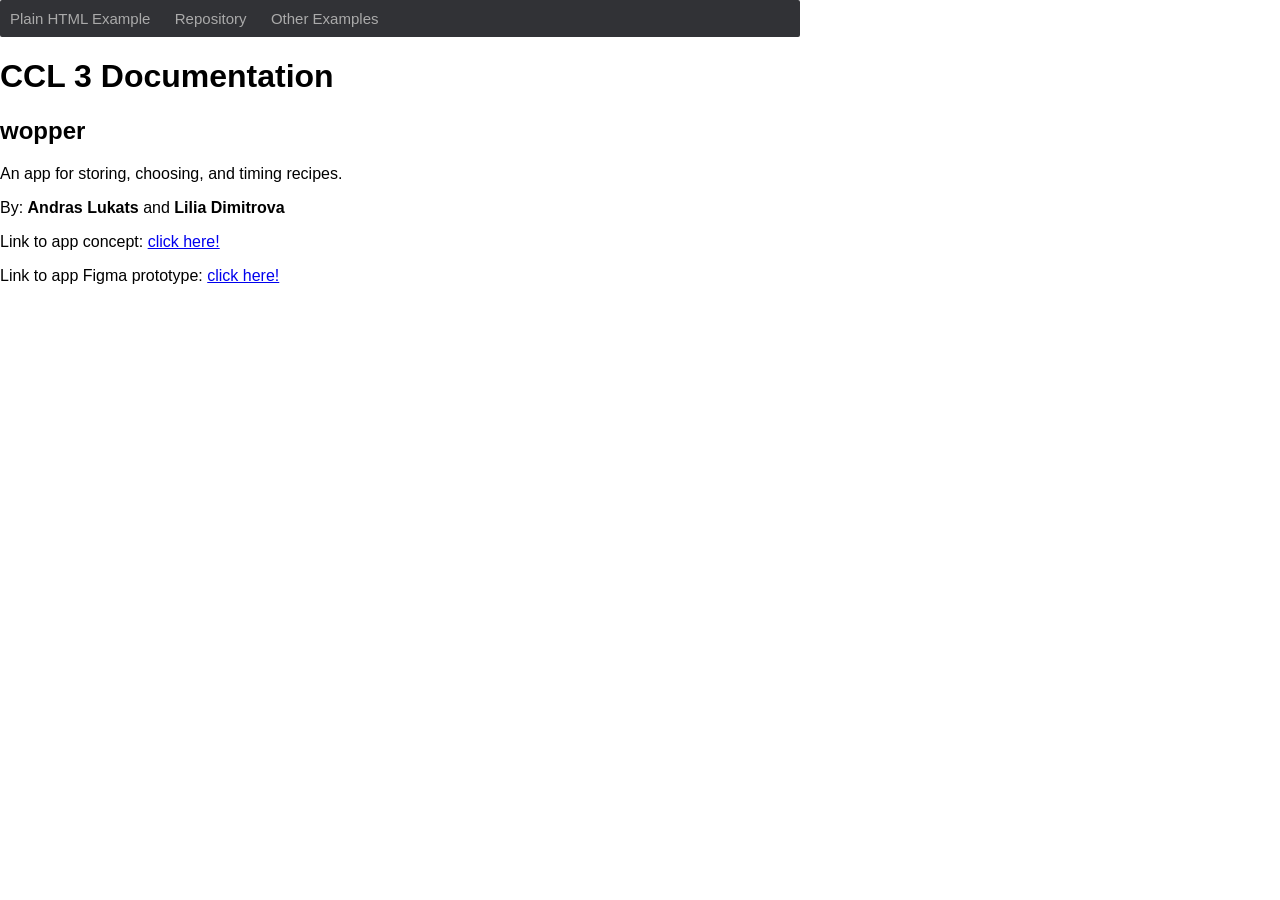
==== pages/index.html @ 4faa7d65 "added documentation and stuff" ====
<!DOCTYPE html>
<html>
  <head>
    <meta charset="utf-8">
    <meta name="generator" content="GitLab Pages">
    <title>Plain HTML site using GitLab Pages</title>
    <link rel="stylesheet" href="style.css">
  </head>
  <body>
    <div class="navbar">
      <a href="https://pages.gitlab.io/plain-html/">Plain HTML Example</a>
      <a href="https://gitlab.com/pages/plain-html/">Repository</a>
      <a href="https://gitlab.com/pages/">Other Examples</a>
    </div>

    <h1>CCL 3 Documentation</h1>

    <h2>wopper</h2>
    <p>
      An app for storing, choosing, and timing recipes.
    </p>
    <p>By: <b>Andras Lukats</b> and <b>Lilia Dimitrova</b></p>
    <p>Link to app concept: <a href="https://www.canva.com/design/DAG-IFAz3dI/JqRDmxe7Z6ig_Bdi3rPu6g/edit?utm_content=DAG-IFAz3dI&utm_campaign=designshare&utm_medium=link2&utm_source=sharebutton">click here!</a></p>
    <p>Link to app Figma prototype: <a href="https://www.figma.com/design/ziBLPJjH3FKjL8xJBJMMjP/wopper?node-id=6-10&t=5dKD8waxMmZwhLtA-1">click here!</a></p>
  </body>
</html>
---- pages/style.css ----
body {
  font-family: sans-serif;
  margin: auto;
  max-width: 1280px;
}

.navbar {
  background-color: #313236;
  border-radius: 2px;
  max-width: 800px;
}

.navbar a {
  color: #aaa;
  display: inline-block;
  font-size: 15px;
  padding: 10px;
  text-decoration: none;
}

.navbar a:hover {
  color: #ffffff;
}
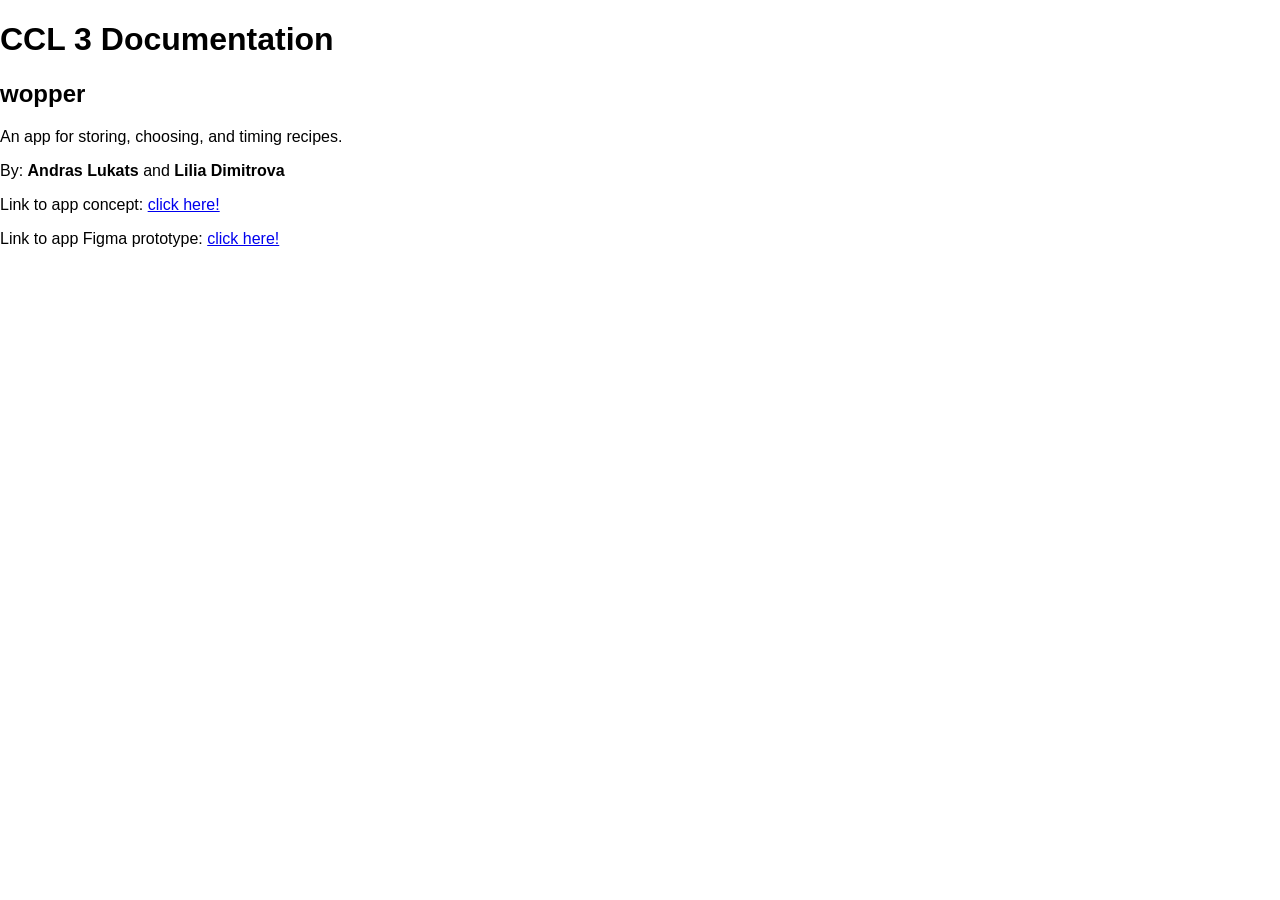
==== commit d9efecee: "trying out stuff" ====
--- a/pages/index.html
+++ b/pages/index.html
@@ -7,12 +7,6 @@
     <link rel="stylesheet" href="style.css">
   </head>
   <body>
-    <div class="navbar">
-      <a href="https://pages.gitlab.io/plain-html/">Plain HTML Example</a>
-      <a href="https://gitlab.com/pages/plain-html/">Repository</a>
-      <a href="https://gitlab.com/pages/">Other Examples</a>
-    </div>
-
     <h1>CCL 3 Documentation</h1>
 
     <h2>wopper</h2>
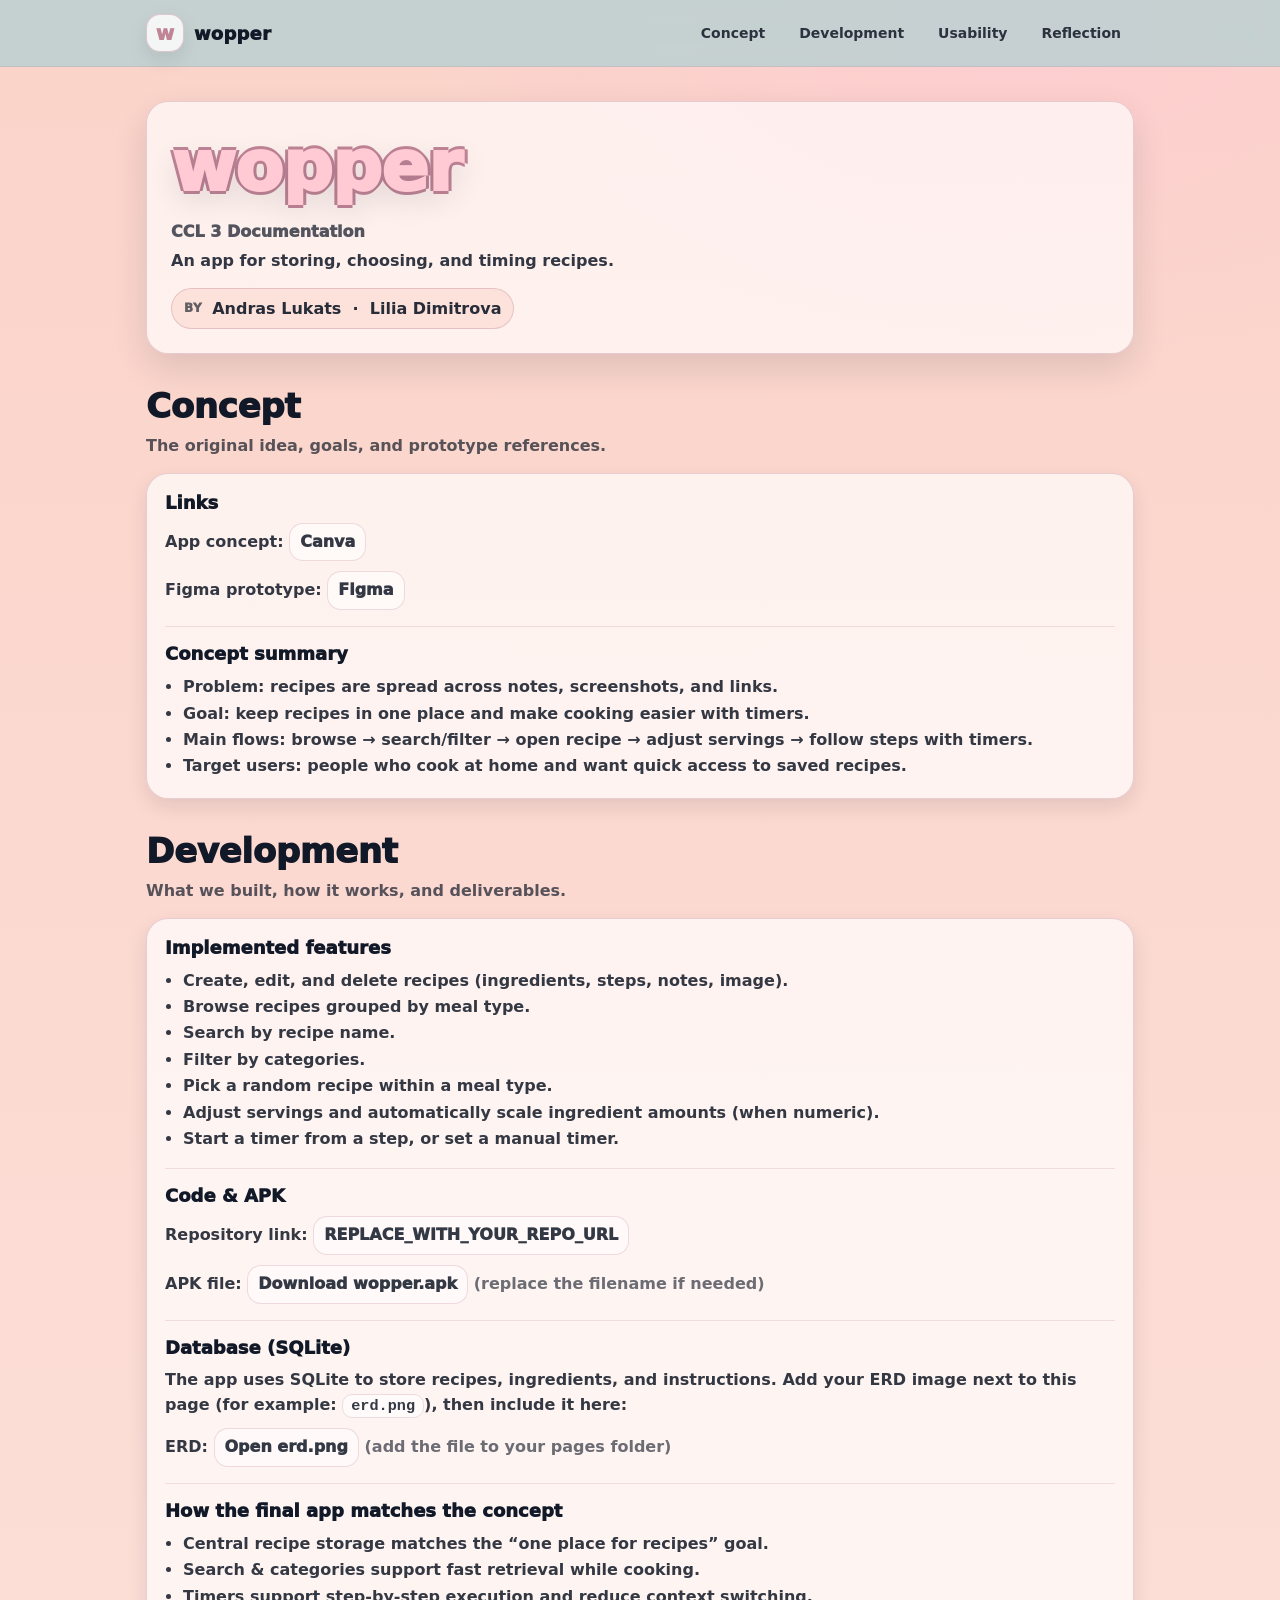
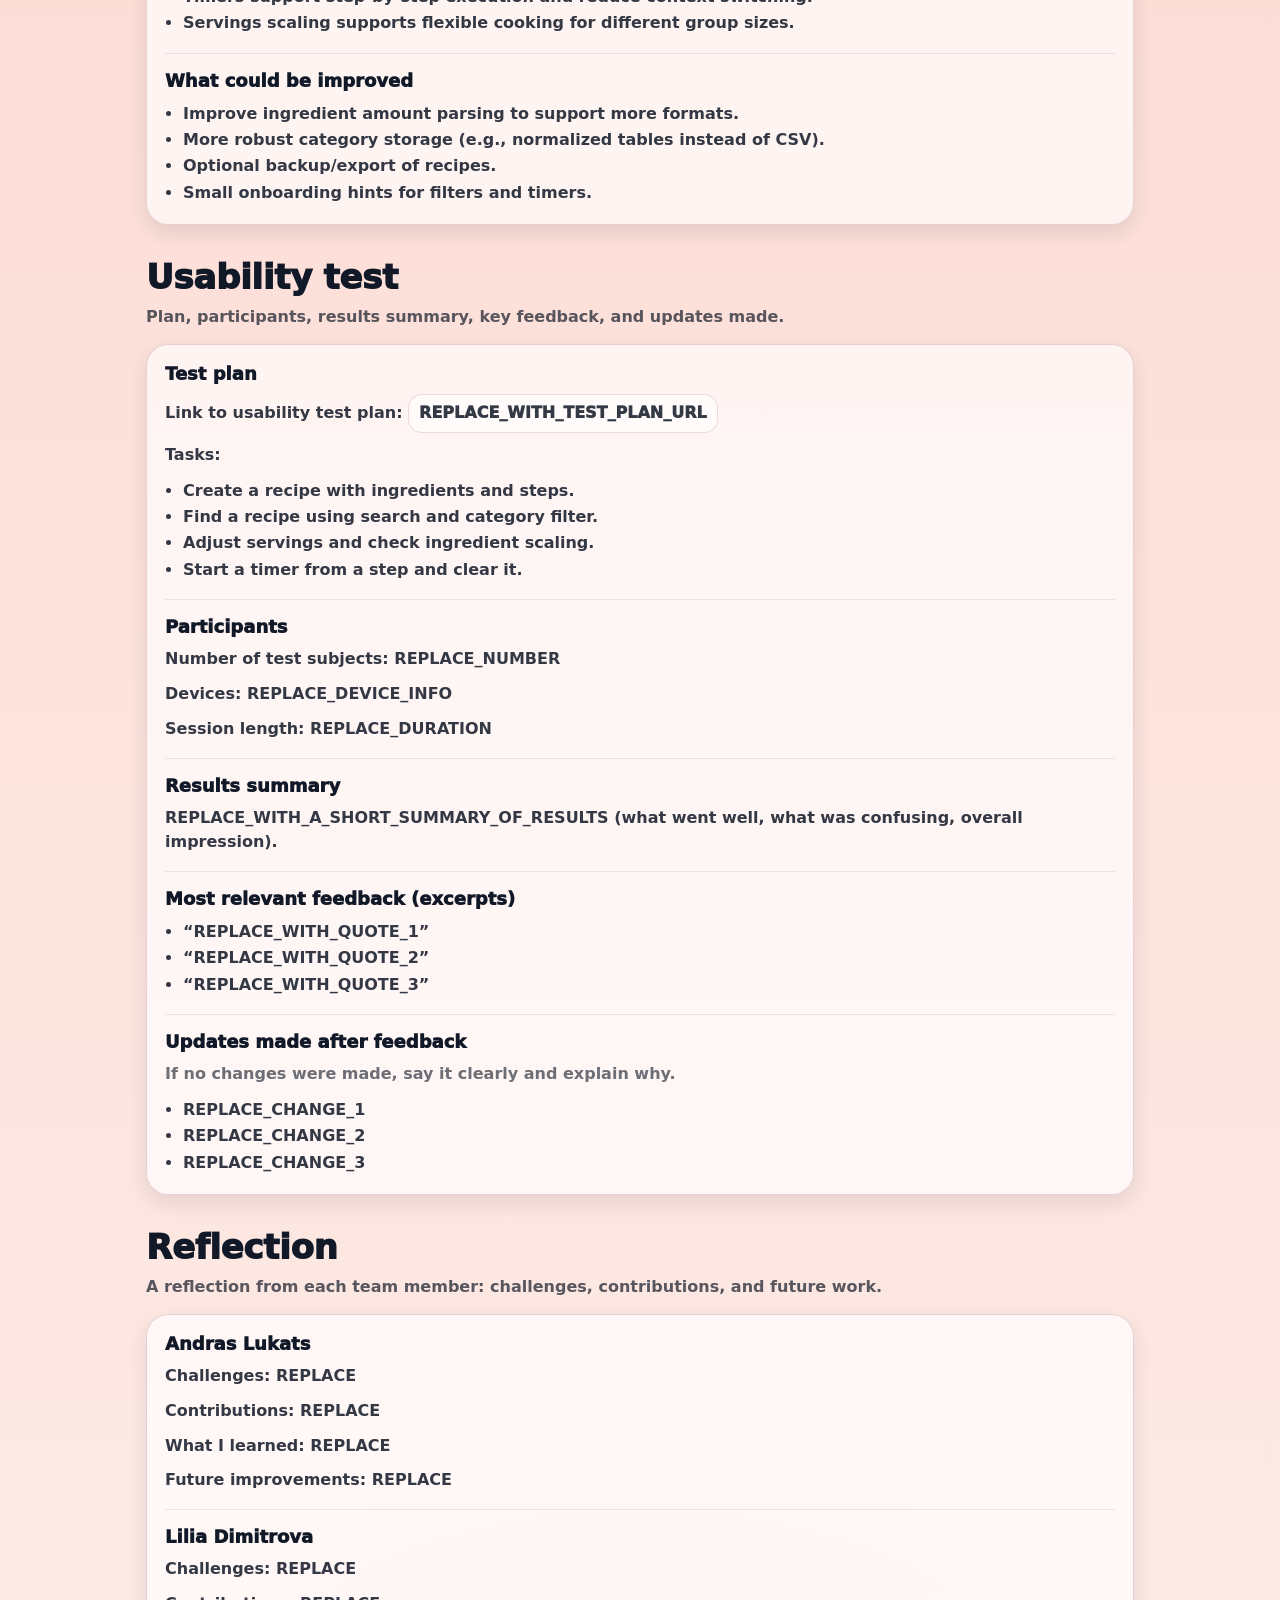
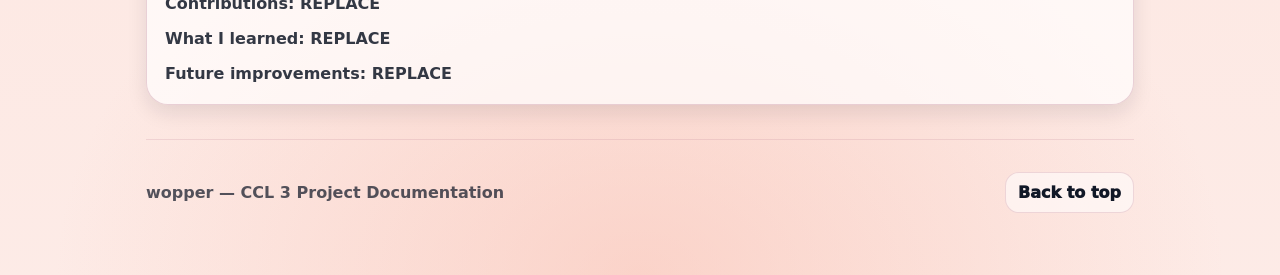
==== commit 8f2d3a6d: "renamed to wopper" ====
--- a/pages/index.html
+++ b/pages/index.html
@@ -1,21 +1,245 @@
 <!DOCTYPE html>
-<html>
+<html lang="en">
   <head>
-    <meta charset="utf-8">
-    <meta name="generator" content="GitLab Pages">
-    <title>Plain HTML site using GitLab Pages</title>
-    <link rel="stylesheet" href="style.css">
+    <meta charset="utf-8" />
+    <meta name="viewport" content="width=device-width, initial-scale=1" />
+    <title>CCL 3 Documentation — wopper</title>
+    <link rel="stylesheet" href="style.css" />
   </head>
+
   <body>
-    <h1>CCL 3 Documentation</h1>
-
-    <h2>wopper</h2>
-    <p>
-      An app for storing, choosing, and timing recipes.
-    </p>
-    <p>By: <b>Andras Lukats</b> and <b>Lilia Dimitrova</b></p>
-    <p>Link to app concept: <a href="https://www.canva.com/design/DAG-IFAz3dI/JqRDmxe7Z6ig_Bdi3rPu6g/edit?utm_content=DAG-IFAz3dI&utm_campaign=designshare&utm_medium=link2&utm_source=sharebutton">click here!</a></p>
-    <p>Link to app Figma prototype: <a href="https://www.figma.com/design/ziBLPJjH3FKjL8xJBJMMjP/wopper?node-id=6-10&t=5dKD8waxMmZwhLtA-1">click here!</a></p>
+    <header class="topbar">
+      <div class="topbar__inner">
+        <a class="brand" href="#top" aria-label="Go to top">
+          <span class="brand__logo">w</span>
+          <span class="brand__text">wopper</span>
+        </a>
+
+        <nav class="nav" aria-label="Page navigation">
+          <a class="nav__link" href="#concept">Concept</a>
+          <a class="nav__link" href="#development">Development</a>
+          <a class="nav__link" href="#usability">Usability</a>
+          <a class="nav__link" href="#reflection">Reflection</a>
+        </nav>
+      </div>
+    </header>
+
+    <main id="top" class="page">
+      <section class="hero">
+        <div class="hero__card">
+          <div class="hero__titleWrap" aria-label="wopper title">
+            <div class="hero__shadow hero__shadow--1">wopper</div>
+            <div class="hero__shadow hero__shadow--2">wopper</div>
+            <div class="hero__shadow hero__shadow--3">wopper</div>
+            <div class="hero__shadow hero__shadow--4">wopper</div>
+            <h1 class="hero__title">wopper</h1>
+          </div>
+
+          <p class="hero__subtitle">CCL 3 Documentation</p>
+
+          <p class="hero__desc">
+            An app for storing, choosing, and timing recipes.
+          </p>
+
+          <div class="hero__meta">
+            <div class="pill">
+              <span class="pill__label">By</span>
+              <span class="pill__value"><b>Andras Lukats</b> &nbsp;·&nbsp; <b>Lilia Dimitrova</b></span>
+            </div>
+          </div>
+        </div>
+      </section>
+
+      <section id="concept" class="section">
+        <div class="section__head">
+          <h2 class="section__title">Concept</h2>
+          <p class="section__lead">
+            The original idea, goals, and prototype references.
+          </p>
+        </div>
+
+        <div class="card">
+          <h3 class="card__title">Links</h3>
+          <p class="card__text">
+            App concept:
+            <a class="link" href="https://www.canva.com/design/DAG-IFAz3dI/JqRDmxe7Z6ig_Bdi3rPu6g/edit?utm_content=DAG-IFAz3dI&utm_campaign=designshare&utm_medium=link2&utm_source=sharebutton" target="_blank" rel="noreferrer">Canva</a>
+          </p>
+          <p class="card__text">
+            Figma prototype:
+            <a class="link" href="https://www.figma.com/design/ziBLPJjH3FKjL8xJBJMMjP/wopper?node-id=6-10&t=5dKD8waxMmZwhLtA-1" target="_blank" rel="noreferrer">Figma</a>
+          </p>
+
+          <div class="divider"></div>
+
+          <h3 class="card__title">Concept summary</h3>
+          <ul class="list">
+            <li><b>Problem:</b> recipes are spread across notes, screenshots, and links.</li>
+            <li><b>Goal:</b> keep recipes in one place and make cooking easier with timers.</li>
+            <li><b>Main flows:</b> browse → search/filter → open recipe → adjust servings → follow steps with timers.</li>
+            <li><b>Target users:</b> people who cook at home and want quick access to saved recipes.</li>
+          </ul>
+        </div>
+      </section>
+
+      <section id="development" class="section">
+        <div class="section__head">
+          <h2 class="section__title">Development</h2>
+          <p class="section__lead">
+            What we built, how it works, and deliverables.
+          </p>
+        </div>
+
+        <div class="card">
+          <h3 class="card__title">Implemented features</h3>
+          <ul class="list">
+            <li>Create, edit, and delete recipes (ingredients, steps, notes, image).</li>
+            <li>Browse recipes grouped by meal type.</li>
+            <li>Search by recipe name.</li>
+            <li>Filter by categories.</li>
+            <li>Pick a random recipe within a meal type.</li>
+            <li>Adjust servings and automatically scale ingredient amounts (when numeric).</li>
+            <li>Start a timer from a step, or set a manual timer.</li>
+          </ul>
+
+          <div class="divider"></div>
+
+          <h3 class="card__title">Code & APK</h3>
+          <p class="card__text">
+            Repository link:
+            <a class="link" href="REPLACE_WITH_YOUR_REPO_URL" target="_blank" rel="noreferrer">REPLACE_WITH_YOUR_REPO_URL</a>
+          </p>
+          <p class="card__text">
+            APK file:
+            <a class="link" href="wopper.apk" download>Download wopper.apk</a>
+            <span class="muted">(replace the filename if needed)</span>
+          </p>
+
+          <div class="divider"></div>
+
+          <h3 class="card__title">Database (SQLite)</h3>
+          <p class="card__text">
+            The app uses SQLite to store recipes, ingredients, and instructions.
+            Add your ERD image next to this page (for example: <code>erd.png</code>), then include it here:
+          </p>
+          <p class="card__text">
+            ERD:
+            <a class="link" href="erd.png" target="_blank" rel="noreferrer">Open erd.png</a>
+            <span class="muted">(add the file to your pages folder)</span>
+          </p>
+
+          <div class="divider"></div>
+
+          <h3 class="card__title">How the final app matches the concept</h3>
+          <ul class="list">
+            <li>Central recipe storage matches the “one place for recipes” goal.</li>
+            <li>Search & categories support fast retrieval while cooking.</li>
+            <li>Timers support step-by-step execution and reduce context switching.</li>
+            <li>Servings scaling supports flexible cooking for different group sizes.</li>
+          </ul>
+
+          <div class="divider"></div>
+
+          <h3 class="card__title">What could be improved</h3>
+          <ul class="list">
+            <li>Improve ingredient amount parsing to support more formats.</li>
+            <li>More robust category storage (e.g., normalized tables instead of CSV).</li>
+            <li>Optional backup/export of recipes.</li>
+            <li>Small onboarding hints for filters and timers.</li>
+          </ul>
+        </div>
+      </section>
+
+      <section id="usability" class="section">
+        <div class="section__head">
+          <h2 class="section__title">Usability test</h2>
+          <p class="section__lead">
+            Plan, participants, results summary, key feedback, and updates made.
+          </p>
+        </div>
+
+        <div class="card">
+          <h3 class="card__title">Test plan</h3>
+          <p class="card__text">
+            Link to usability test plan:
+            <a class="link" href="REPLACE_WITH_TEST_PLAN_URL" target="_blank" rel="noreferrer">REPLACE_WITH_TEST_PLAN_URL</a>
+          </p>
+
+          <p class="card__text"><b>Tasks:</b></p>
+          <ul class="list">
+            <li>Create a recipe with ingredients and steps.</li>
+            <li>Find a recipe using search and category filter.</li>
+            <li>Adjust servings and check ingredient scaling.</li>
+            <li>Start a timer from a step and clear it.</li>
+          </ul>
+
+          <div class="divider"></div>
+
+          <h3 class="card__title">Participants</h3>
+          <p class="card__text"><b>Number of test subjects:</b> REPLACE_NUMBER</p>
+          <p class="card__text"><b>Devices:</b> REPLACE_DEVICE_INFO</p>
+          <p class="card__text"><b>Session length:</b> REPLACE_DURATION</p>
+
+          <div class="divider"></div>
+
+          <h3 class="card__title">Results summary</h3>
+          <p class="card__text">
+            REPLACE_WITH_A_SHORT_SUMMARY_OF_RESULTS (what went well, what was confusing, overall impression).
+          </p>
+
+          <div class="divider"></div>
+
+          <h3 class="card__title">Most relevant feedback (excerpts)</h3>
+          <ul class="list">
+            <li>“REPLACE_WITH_QUOTE_1”</li>
+            <li>“REPLACE_WITH_QUOTE_2”</li>
+            <li>“REPLACE_WITH_QUOTE_3”</li>
+          </ul>
+
+          <div class="divider"></div>
+
+          <h3 class="card__title">Updates made after feedback</h3>
+          <p class="card__text muted">
+            If no changes were made, say it clearly and explain why.
+          </p>
+          <ul class="list">
+            <li>REPLACE_CHANGE_1</li>
+            <li>REPLACE_CHANGE_2</li>
+            <li>REPLACE_CHANGE_3</li>
+          </ul>
+        </div>
+      </section>
+
+      <section id="reflection" class="section">
+        <div class="section__head">
+          <h2 class="section__title">Reflection</h2>
+          <p class="section__lead">
+            A reflection from each team member: challenges, contributions, and future work.
+          </p>
+        </div>
+
+        <div class="card">
+          <h3 class="card__title">Andras Lukats</h3>
+          <p class="card__text"><b>Challenges:</b> REPLACE</p>
+          <p class="card__text"><b>Contributions:</b> REPLACE</p>
+          <p class="card__text"><b>What I learned:</b> REPLACE</p>
+          <p class="card__text"><b>Future improvements:</b> REPLACE</p>
+
+          <div class="divider"></div>
+
+          <h3 class="card__title">Lilia Dimitrova</h3>
+          <p class="card__text"><b>Challenges:</b> REPLACE</p>
+          <p class="card__text"><b>Contributions:</b> REPLACE</p>
+          <p class="card__text"><b>What I learned:</b> REPLACE</p>
+          <p class="card__text"><b>Future improvements:</b> REPLACE</p>
+        </div>
+      </section>
+
+      <footer class="footer">
+        <div class="footer__inner">
+          <p class="footer__text">wopper — CCL 3 Project Documentation</p>
+          <a class="footer__link" href="#top">Back to top</a>
+        </div>
+      </footer>
+    </main>
   </body>
 </html>
-
--- a/pages/style.css
+++ b/pages/style.css
@@ -1,24 +1,346 @@
+:root {
+  --peach: #f7af9d;
+  --blue: #b0d0d3;
+  --pink: #c08497;
+  --lightpink: #ffcad4;
+  --text: #111827;
+  --muted: rgba(17, 24, 39, 0.7);
+  --white: #ffffff;
+  --border: rgba(192, 132, 151, 0.42);
+  --shadow: 0 14px 34px rgba(17, 24, 39, 0.12);
+  --shadow2: 0 8px 20px rgba(17, 24, 39, 0.10);
+  --max: 1020px;
+}
+
+* {
+  box-sizing: border-box;
+}
+
+html {
+  scroll-behavior: smooth;
+  scroll-padding-top: 84px;
+}
+
 body {
-  font-family: sans-serif;
-  margin: auto;
-  max-width: 1280px;
-}
-
-.navbar {
-  background-color: #313236;
-  border-radius: 2px;
-  max-width: 800px;
-}
-
-.navbar a {
-  color: #aaa;
+  margin: 0;
+  font-family: ui-sans-serif, system-ui, -apple-system, Segoe UI, Roboto, Helvetica, Arial;
+  color: var(--text);
+  background:
+    radial-gradient(1100px 650px at 20% -10%, rgba(176, 208, 211, 0.55), transparent 60%),
+    radial-gradient(1100px 650px at 80% 0%, rgba(255, 202, 212, 0.62), transparent 55%),
+    radial-gradient(900px 650px at 50% 100%, rgba(247, 175, 157, 0.40), transparent 65%),
+    linear-gradient(180deg, rgba(247, 175, 157, 0.55), rgba(247, 175, 157, 0.25));
+  min-height: 100vh;
+}
+
+a {
+  color: inherit;
+}
+
+code {
+  font-family: ui-monospace, SFMono-Regular, Menlo, Monaco, Consolas, "Liberation Mono", "Courier New", monospace;
+  font-size: 0.95em;
+  background: rgba(255, 255, 255, 0.65);
+  border: 1px solid rgba(192, 132, 151, 0.28);
+  border-radius: 10px;
+  padding: 2px 8px;
+}
+
+.topbar {
+  position: sticky;
+  top: 0;
+  z-index: 50;
+  background: rgba(176, 208, 211, 0.72);
+  backdrop-filter: blur(14px);
+  border-bottom: 1px solid rgba(192, 132, 151, 0.25);
+}
+
+.topbar__inner {
+  max-width: var(--max);
+  margin: 0 auto;
+  padding: 14px 16px;
+  display: flex;
+  align-items: center;
+  justify-content: space-between;
+  gap: 14px;
+}
+
+.brand {
+  display: inline-flex;
+  align-items: center;
+  gap: 10px;
+  text-decoration: none;
+  color: var(--text);
+}
+
+.brand__logo {
+  width: 38px;
+  height: 38px;
+  display: grid;
+  place-items: center;
+  border-radius: 14px;
+  background: rgba(255, 255, 255, 0.78);
+  border: 1px solid var(--border);
+  box-shadow: var(--shadow2);
+  font-weight: 1000;
+  color: var(--pink);
+  font-size: 20px;
+}
+
+.brand__text {
+  font-weight: 1000;
+  letter-spacing: 0.2px;
+  font-size: 18px;
+}
+
+.nav {
+  display: flex;
+  gap: 8px;
+  flex-wrap: wrap;
+  justify-content: flex-end;
+}
+
+.nav__link {
+  text-decoration: none;
+  font-weight: 900;
+  font-size: 14px;
+  color: rgba(17, 24, 39, 0.86);
+  padding: 10px 12px;
+  border-radius: 999px;
+  border: 1px solid transparent;
+  transition: transform 150ms ease, background 150ms ease, border-color 150ms ease;
+  line-height: 1;
+}
+
+.nav__link:hover {
+  background: rgba(255, 255, 255, 0.55);
+  border-color: rgba(192, 132, 151, 0.28);
+  transform: translateY(-1px);
+}
+
+.page {
+  max-width: var(--max);
+  margin: 0 auto;
+  padding: 22px 16px 40px;
+}
+
+.hero {
+  padding-top: 12px;
+}
+
+.hero__card {
+  border-radius: 22px;
+  background: rgba(255, 255, 255, 0.66);
+  border: 1px solid rgba(192, 132, 151, 0.35);
+  box-shadow: var(--shadow);
+  padding: 24px;
+}
+
+.hero__titleWrap {
+  position: relative;
   display: inline-block;
-  font-size: 15px;
-  padding: 10px;
+  margin-bottom: 6px;
+}
+
+.hero__shadow {
+  position: absolute;
+  inset: 0;
+  font-weight: 1000;
+  font-size: clamp(44px, 6vw, 70px);
+  letter-spacing: -0.8px;
+  color: var(--pink);
+  user-select: none;
+  pointer-events: none;
+}
+
+.hero__shadow--1 { transform: translate(-3px, 0); }
+.hero__shadow--2 { transform: translate(3px, 0); }
+.hero__shadow--3 { transform: translate(0, -3px); }
+.hero__shadow--4 { transform: translate(0, 3px); }
+
+.hero__title {
+  position: relative;
+  margin: 0;
+  font-weight: 1000;
+  font-size: clamp(44px, 6vw, 70px);
+  letter-spacing: -0.8px;
+  color: var(--lightpink);
+  text-shadow: 0 10px 30px rgba(17, 24, 39, 0.12);
+}
+
+.hero__subtitle {
+  margin: 8px 0 8px;
+  font-size: 16px;
+  font-weight: 950;
+  color: rgba(17, 24, 39, 0.72);
+}
+
+.hero__desc {
+  margin: 0 0 14px;
+  color: rgba(17, 24, 39, 0.86);
+  font-weight: 650;
+  line-height: 1.55;
+}
+
+.hero__meta {
+  display: flex;
+  flex-wrap: wrap;
+  gap: 10px;
+}
+
+.pill {
+  display: inline-flex;
+  align-items: center;
+  gap: 10px;
+  padding: 10px 12px;
+  border-radius: 999px;
+  border: 1px solid rgba(192, 132, 151, 0.35);
+  background: rgba(247, 175, 157, 0.22);
+}
+
+.pill__label {
+  font-weight: 1000;
+  text-transform: uppercase;
+  font-size: 12px;
+  letter-spacing: 0.5px;
+  color: rgba(17, 24, 39, 0.65);
+}
+
+.pill__value {
+  font-weight: 800;
+  color: rgba(17, 24, 39, 0.9);
+}
+
+.section {
+  padding: 32px 0 0;
+}
+
+.section__head {
+  margin: 0 0 14px;
+}
+
+.section__title {
+  margin: 0;
+  font-size: clamp(24px, 3.4vw, 34px);
+  font-weight: 1000;
+  letter-spacing: -0.3px;
+}
+
+.section__lead {
+  margin: 8px 0 0;
+  color: var(--muted);
+  font-weight: 650;
+  line-height: 1.55;
+  max-width: 80ch;
+}
+
+.card {
+  background: rgba(255, 255, 255, 0.68);
+  border: 1px solid rgba(192, 132, 151, 0.35);
+  border-radius: 22px;
+  padding: 18px;
+  box-shadow: var(--shadow2);
+}
+
+.card__title {
+  margin: 0 0 10px;
+  font-size: 18px;
+  font-weight: 1000;
+}
+
+.card__text {
+  margin: 0 0 10px;
+  color: rgba(17, 24, 39, 0.86);
+  font-weight: 650;
+  line-height: 1.55;
+}
+
+.card__text:last-child {
+  margin-bottom: 0;
+}
+
+.list {
+  margin: 0;
+  padding-left: 18px;
+  color: rgba(17, 24, 39, 0.86);
+  font-weight: 650;
+  line-height: 1.65;
+}
+
+.divider {
+  height: 1px;
+  background: rgba(192, 132, 151, 0.22);
+  margin: 16px 0;
+}
+
+.link {
+  font-weight: 950;
   text-decoration: none;
-}
-
-.navbar a:hover {
-  color: #ffffff;
-}
-
+  padding: 6px 10px;
+  border-radius: 14px;
+  border: 1px solid rgba(192, 132, 151, 0.28);
+  background: rgba(255, 255, 255, 0.55);
+  display: inline-flex;
+  align-items: center;
+  gap: 8px;
+  transition: transform 150ms ease, box-shadow 150ms ease;
+}
+
+.link:hover {
+  transform: translateY(-1px);
+  box-shadow: var(--shadow2);
+}
+
+.muted {
+  color: rgba(17, 24, 39, 0.62);
+  font-weight: 650;
+}
+
+.footer {
+  margin-top: 34px;
+  padding: 18px 0 0;
+  border-top: 1px solid rgba(192, 132, 151, 0.22);
+}
+
+.footer__inner {
+  display: flex;
+  align-items: center;
+  justify-content: space-between;
+  flex-wrap: wrap;
+  gap: 10px;
+  padding: 14px 0 22px;
+}
+
+.footer__text {
+  margin: 0;
+  font-weight: 850;
+  color: rgba(17, 24, 39, 0.72);
+}
+
+.footer__link {
+  text-decoration: none;
+  font-weight: 950;
+  padding: 10px 12px;
+  border-radius: 14px;
+  border: 1px solid rgba(192, 132, 151, 0.28);
+  background: rgba(255, 255, 255, 0.55);
+  transition: transform 150ms ease, box-shadow 150ms ease;
+}
+
+.footer__link:hover {
+  transform: translateY(-1px);
+  box-shadow: var(--shadow2);
+}
+
+@media (max-width: 760px) {
+  html {
+    scroll-padding-top: 96px;
+  }
+  .topbar__inner {
+    align-items: flex-start;
+    flex-direction: column;
+  }
+  .nav {
+    justify-content: flex-start;
+  }
+}
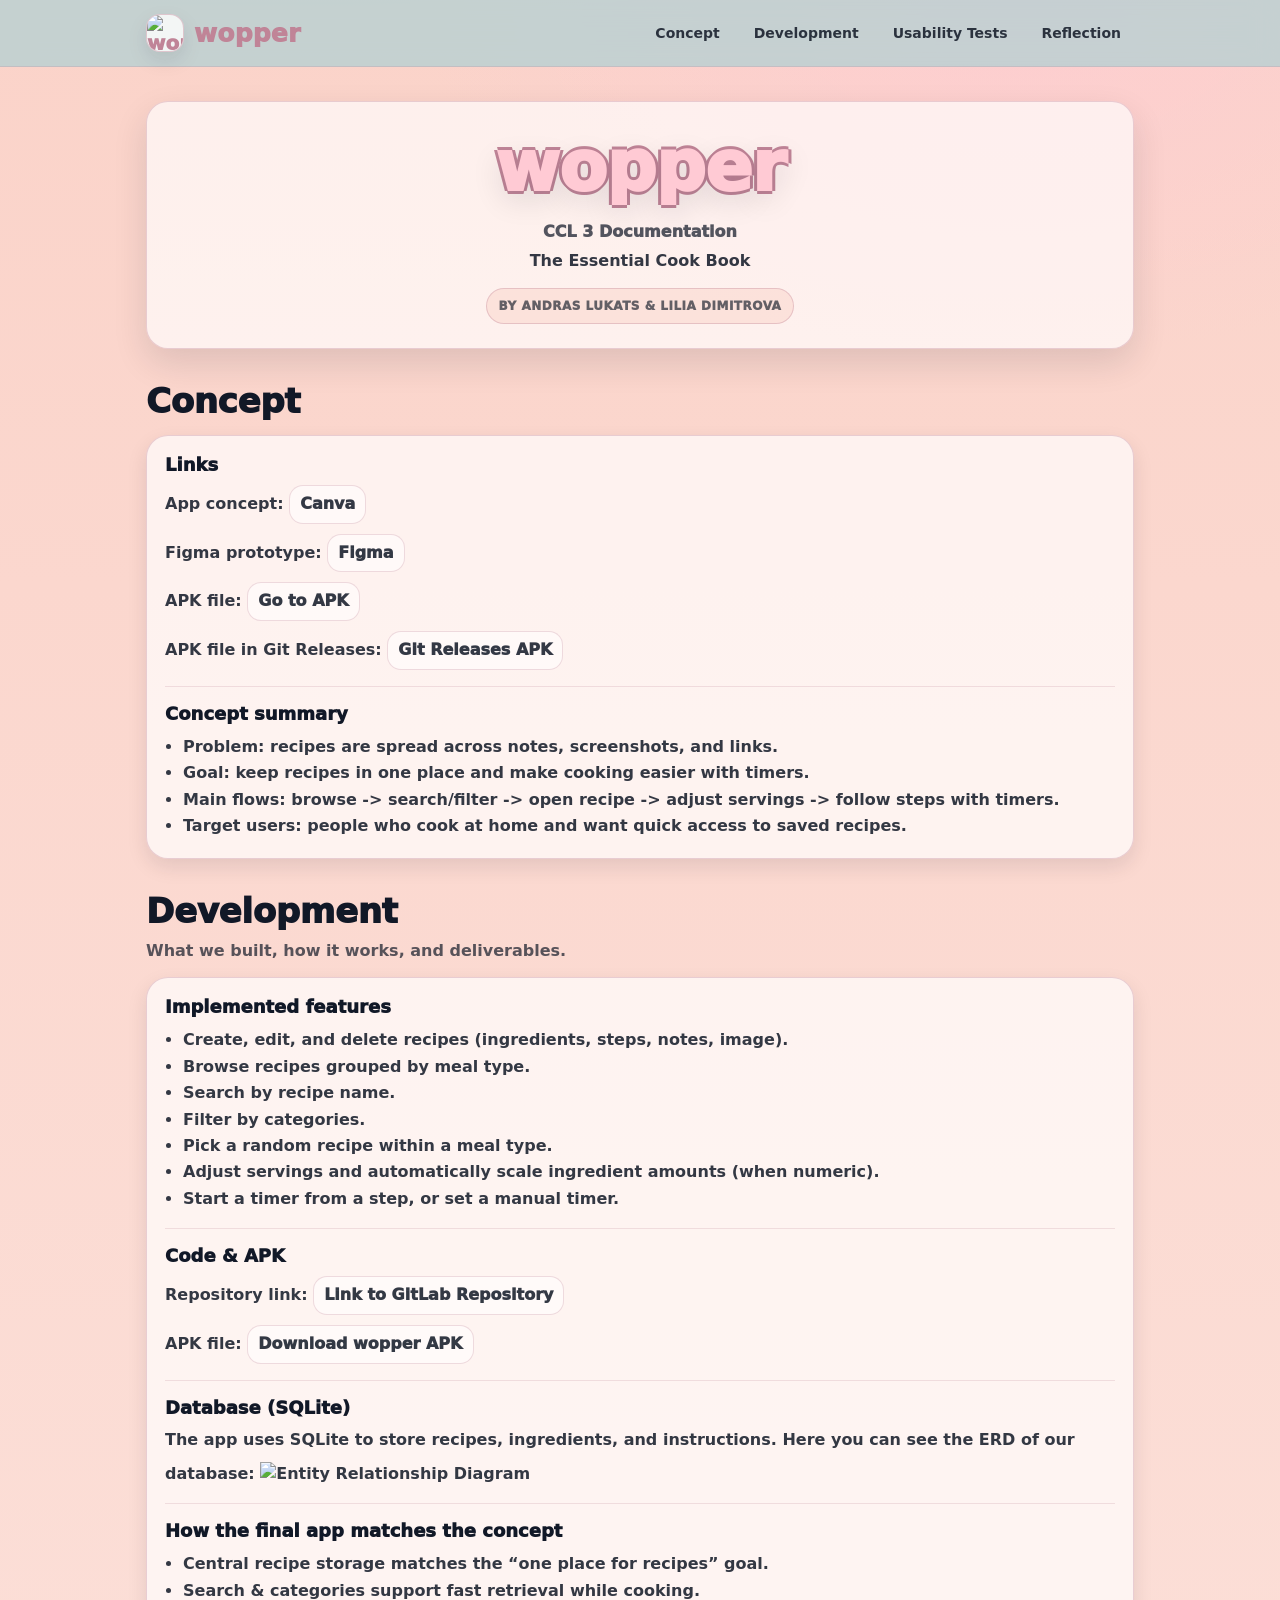
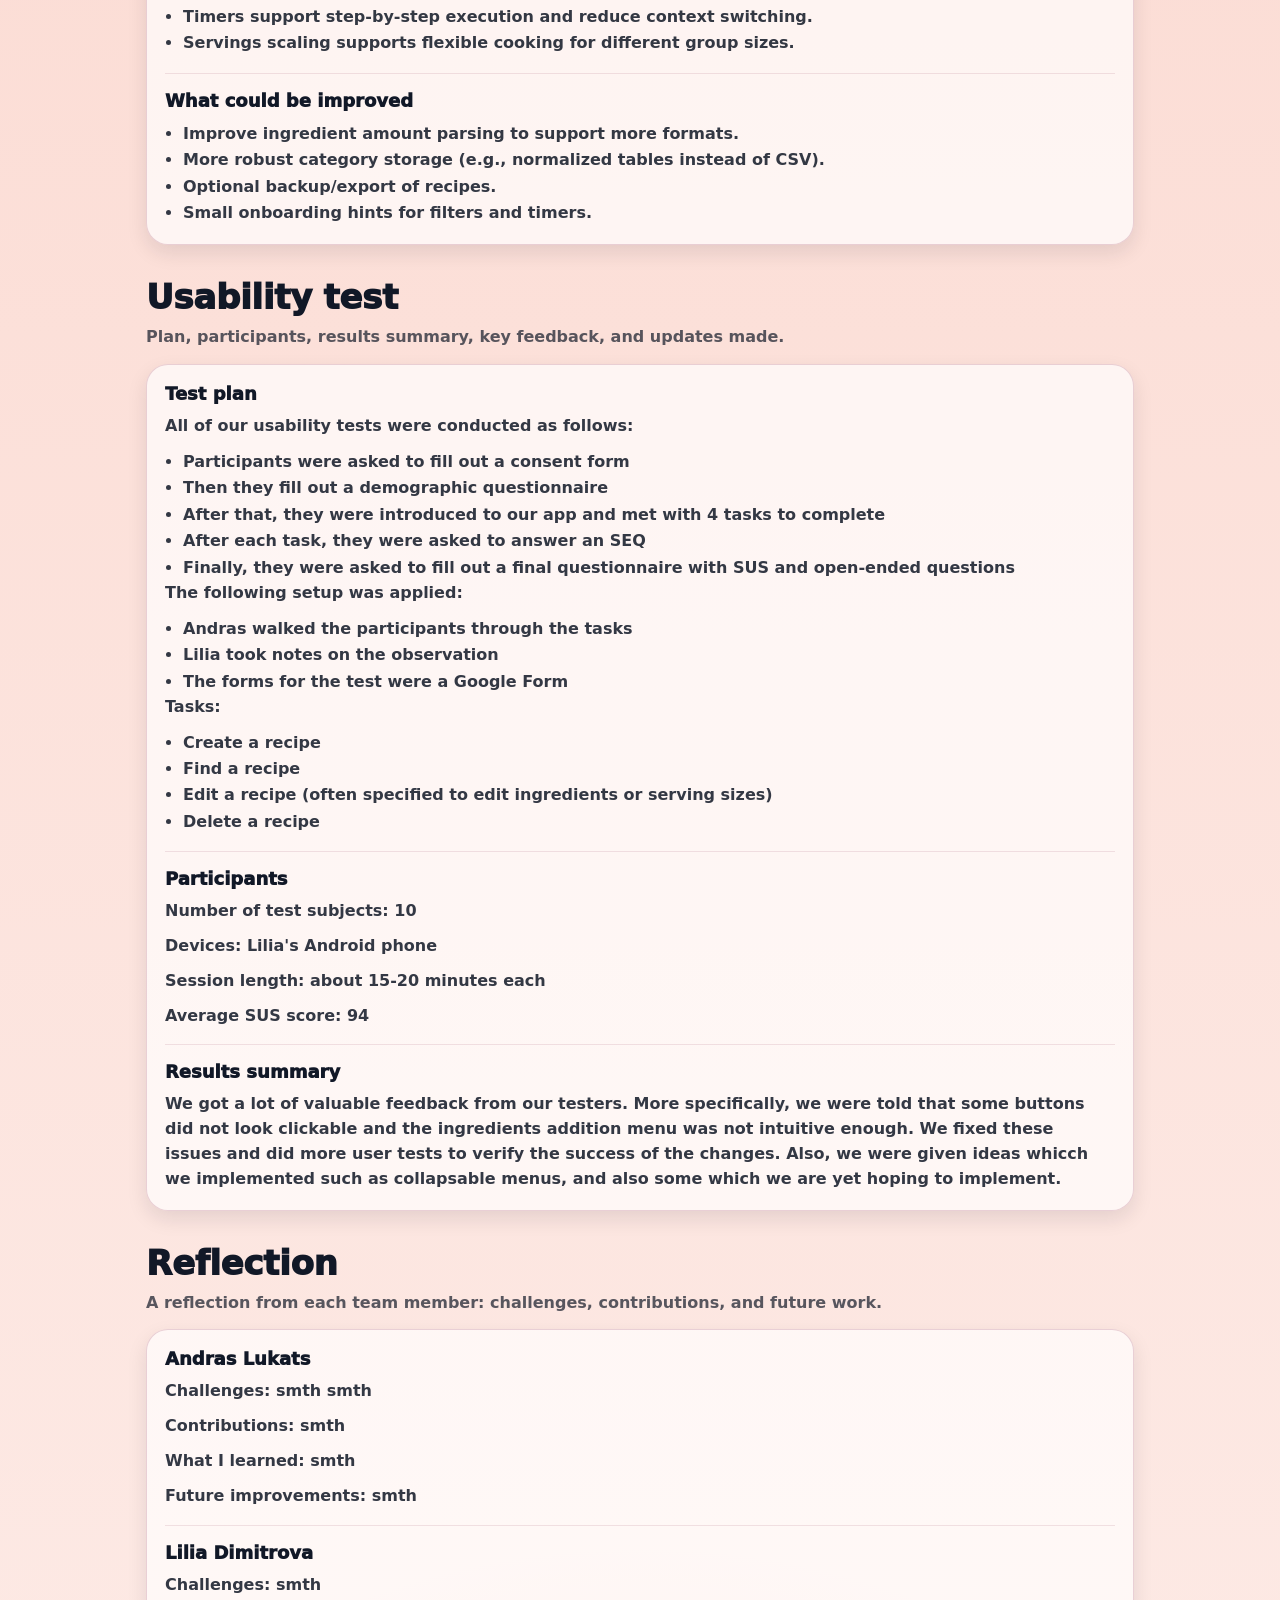
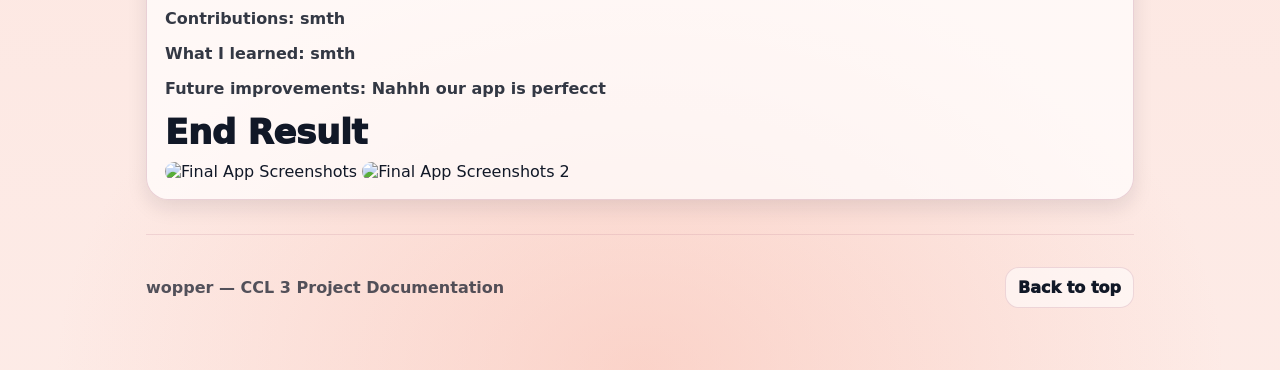
==== commit 2ff6852b: "renamed to wopper" ====
--- a/pages/index.html
+++ b/pages/index.html
@@ -3,31 +3,32 @@
   <head>
     <meta charset="utf-8" />
     <meta name="viewport" content="width=device-width, initial-scale=1" />
-    <title>CCL 3 Documentation — wopper</title>
+    <title>wopper</title>
     <link rel="stylesheet" href="style.css" />
+    <link rel="icon" type="image/png" href="images/woop.png" />
   </head>
 
   <body>
     <header class="topbar">
       <div class="topbar__inner">
         <a class="brand" href="#top" aria-label="Go to top">
-          <span class="brand__logo">w</span>
+          <img src="images/woop.png" alt="wopper logo" class="brand__logo" />
           <span class="brand__text">wopper</span>
         </a>
 
         <nav class="nav" aria-label="Page navigation">
           <a class="nav__link" href="#concept">Concept</a>
           <a class="nav__link" href="#development">Development</a>
-          <a class="nav__link" href="#usability">Usability</a>
+          <a class="nav__link" href="#usability">Usability Tests</a>
           <a class="nav__link" href="#reflection">Reflection</a>
         </nav>
       </div>
     </header>
 
-    <main id="top" class="page">
-      <section class="hero">
-        <div class="hero__card">
-          <div class="hero__titleWrap" aria-label="wopper title">
+    <main id="top" class="page" >
+      <section class="hero" style="text-align: center;">
+        <div class="hero__card" >
+          <div class="hero__titleWrap" aria-label="wopper title" >
             <div class="hero__shadow hero__shadow--1">wopper</div>
             <div class="hero__shadow hero__shadow--2">wopper</div>
             <div class="hero__shadow hero__shadow--3">wopper</div>
@@ -38,13 +39,12 @@
           <p class="hero__subtitle">CCL 3 Documentation</p>
 
           <p class="hero__desc">
-            An app for storing, choosing, and timing recipes.
-          </p>
-
-          <div class="hero__meta">
+            The Essential Cook Book
+          </p>
+
+          <div class="hero__meta" style="display: flex; justify-content: center;">
             <div class="pill">
-              <span class="pill__label">By</span>
-              <span class="pill__value"><b>Andras Lukats</b> &nbsp;·&nbsp; <b>Lilia Dimitrova</b></span>
+              <span class="pill__label">By Andras Lukats & Lilia Dimitrova</span>
             </div>
           </div>
         </div>
@@ -53,9 +53,6 @@
       <section id="concept" class="section">
         <div class="section__head">
           <h2 class="section__title">Concept</h2>
-          <p class="section__lead">
-            The original idea, goals, and prototype references.
-          </p>
         </div>
 
         <div class="card">
@@ -68,6 +65,16 @@
             Figma prototype:
             <a class="link" href="https://www.figma.com/design/ziBLPJjH3FKjL8xJBJMMjP/wopper?node-id=6-10&t=5dKD8waxMmZwhLtA-1" target="_blank" rel="noreferrer">Figma</a>
           </p>
+                    <p class="card__text">
+            APK file:
+            <a class="link" href="https://git.nwt.fhstp.ac.at/cc241072/ccl3-ws2025/-/blob/master/app-debug.apk" target="_blank" rel="noreferrer">Go to APK</a>
+          </p>
+                              <p class="card__text">
+            APK file in Git Releases:
+            <a class="link" href="https://git.nwt.fhstp.ac.at/cc241072/ccl3-ws2025/-/releases/v1.0.0" target="_blank" rel="noreferrer">Git Releases APK</a>
+          </p>
+
+
 
           <div class="divider"></div>
 
@@ -75,7 +82,7 @@
           <ul class="list">
             <li><b>Problem:</b> recipes are spread across notes, screenshots, and links.</li>
             <li><b>Goal:</b> keep recipes in one place and make cooking easier with timers.</li>
-            <li><b>Main flows:</b> browse → search/filter → open recipe → adjust servings → follow steps with timers.</li>
+            <li><b>Main flows:</b> browse -> search/filter -> open recipe -> adjust servings -> follow steps with timers.</li>
             <li><b>Target users:</b> people who cook at home and want quick access to saved recipes.</li>
           </ul>
         </div>
@@ -106,25 +113,19 @@
           <h3 class="card__title">Code & APK</h3>
           <p class="card__text">
             Repository link:
-            <a class="link" href="REPLACE_WITH_YOUR_REPO_URL" target="_blank" rel="noreferrer">REPLACE_WITH_YOUR_REPO_URL</a>
+            <a class="link" href="https://git.nwt.fhstp.ac.at/cc241072/ccl3-ws2025" target="_blank" rel="noreferrer">Link to GitLab Repository</a>
           </p>
           <p class="card__text">
             APK file:
-            <a class="link" href="wopper.apk" download>Download wopper.apk</a>
-            <span class="muted">(replace the filename if needed)</span>
+            <a class="link" href="https://git.nwt.fhstp.ac.at/cc241072/ccl3-ws2025" download>Download wopper APK</a>
           </p>
 
           <div class="divider"></div>
 
           <h3 class="card__title">Database (SQLite)</h3>
           <p class="card__text">
-            The app uses SQLite to store recipes, ingredients, and instructions.
-            Add your ERD image next to this page (for example: <code>erd.png</code>), then include it here:
-          </p>
-          <p class="card__text">
-            ERD:
-            <a class="link" href="erd.png" target="_blank" rel="noreferrer">Open erd.png</a>
-            <span class="muted">(add the file to your pages folder)</span>
+            The app uses SQLite to store recipes, ingredients, and instructions. Here you can see the ERD of our database: 
+            <img src="images/Screenshot 2026-01-22 164334.png" alt="Entity Relationship Diagram" style="max-width: 100%; height: auto; margin-top: 10px;" />
           </p>
 
           <div class="divider"></div>
@@ -160,52 +161,46 @@
         <div class="card">
           <h3 class="card__title">Test plan</h3>
           <p class="card__text">
-            Link to usability test plan:
-            <a class="link" href="REPLACE_WITH_TEST_PLAN_URL" target="_blank" rel="noreferrer">REPLACE_WITH_TEST_PLAN_URL</a>
-          </p>
+            All of our usability tests were conducted as follows:
+          </p>
+                    <ul class="list">
+            <li>Participants were asked to fill out a consent form</li>
+            <li>Then they fill out a demographic questionnaire</li>
+            <li>After that, they were introduced to our app and met with 4 tasks to complete</li>
+            <li>After each task, they were asked to answer an SEQ</li>
+            <li>Finally, they were asked to fill out a final questionnaire with SUS and open-ended questions</li>
+          </ul>
+          <p class="card__text">
+            The following setup was applied:
+          </p>
+                              <ul class="list">
+            <li>Andras walked the participants through the tasks</li>
+            <li>Lilia took notes on the observation</li>
+            <li>The forms for the test were a Google Form</li>
+          </ul>
 
           <p class="card__text"><b>Tasks:</b></p>
           <ul class="list">
-            <li>Create a recipe with ingredients and steps.</li>
-            <li>Find a recipe using search and category filter.</li>
-            <li>Adjust servings and check ingredient scaling.</li>
-            <li>Start a timer from a step and clear it.</li>
+            <li>Create a recipe</li>
+            <li>Find a recipe</li>
+            <li>Edit a recipe (often specified to edit ingredients or serving sizes)</li>
+            <li>Delete a recipe</li>
           </ul>
 
           <div class="divider"></div>
 
           <h3 class="card__title">Participants</h3>
-          <p class="card__text"><b>Number of test subjects:</b> REPLACE_NUMBER</p>
-          <p class="card__text"><b>Devices:</b> REPLACE_DEVICE_INFO</p>
-          <p class="card__text"><b>Session length:</b> REPLACE_DURATION</p>
+          <p class="card__text"><b>Number of test subjects:</b> 10</p>
+          <p class="card__text"><b>Devices:</b> Lilia's Android phone</p>
+          <p class="card__text"><b>Session length:</b> about 15-20 minutes each</p>
+          <p class="card__text"><b>Average SUS score:</b> 94</p>
 
           <div class="divider"></div>
 
           <h3 class="card__title">Results summary</h3>
           <p class="card__text">
-            REPLACE_WITH_A_SHORT_SUMMARY_OF_RESULTS (what went well, what was confusing, overall impression).
-          </p>
-
-          <div class="divider"></div>
-
-          <h3 class="card__title">Most relevant feedback (excerpts)</h3>
-          <ul class="list">
-            <li>“REPLACE_WITH_QUOTE_1”</li>
-            <li>“REPLACE_WITH_QUOTE_2”</li>
-            <li>“REPLACE_WITH_QUOTE_3”</li>
-          </ul>
-
-          <div class="divider"></div>
-
-          <h3 class="card__title">Updates made after feedback</h3>
-          <p class="card__text muted">
-            If no changes were made, say it clearly and explain why.
-          </p>
-          <ul class="list">
-            <li>REPLACE_CHANGE_1</li>
-            <li>REPLACE_CHANGE_2</li>
-            <li>REPLACE_CHANGE_3</li>
-          </ul>
+            We got a lot of valuable feedback from our testers. More specifically, we were told that some buttons did not look clickable and the ingredients addition menu was not intuitive enough. We fixed these issues and did more user tests to verify the success of the changes. Also, we were given ideas whicch we implemented such as collapsable menus, and also some which we are yet hoping to implement.
+          </p>
         </div>
       </section>
 
@@ -219,18 +214,24 @@
 
         <div class="card">
           <h3 class="card__title">Andras Lukats</h3>
-          <p class="card__text"><b>Challenges:</b> REPLACE</p>
-          <p class="card__text"><b>Contributions:</b> REPLACE</p>
-          <p class="card__text"><b>What I learned:</b> REPLACE</p>
-          <p class="card__text"><b>Future improvements:</b> REPLACE</p>
+          <p class="card__text"><b>Challenges:</b> smth smth</p>
+          <p class="card__text"><b>Contributions:</b> smth</p>
+          <p class="card__text"><b>What I learned:</b> smth</p>
+          <p class="card__text"><b>Future improvements:</b> smth</p>
 
           <div class="divider"></div>
 
           <h3 class="card__title">Lilia Dimitrova</h3>
-          <p class="card__text"><b>Challenges:</b> REPLACE</p>
-          <p class="card__text"><b>Contributions:</b> REPLACE</p>
-          <p class="card__text"><b>What I learned:</b> REPLACE</p>
-          <p class="card__text"><b>Future improvements:</b> REPLACE</p>
+          <p class="card__text"><b>Challenges:</b> smth</p>
+          <p class="card__text"><b>Contributions:</b> smth</p>
+          <p class="card__text"><b>What I learned:</b> smth</p>
+          <p class="card__text"><b>Future improvements:</b> Nahhh our app is perfecct</p>
+
+                    <h2 class="section__title">End Result</h2>
+                    <div>
+          <img src="images/Screenshot 2026-01-23 011710.png" alt="Final App Screenshots" style="max-width: 49%; height: auto; margin-top: 10px; border-radius: 1em;" />
+          <img src="images/Screenshot 2026-01-23 012039.png" alt="Final App Screenshots 2" style="max-width: 49%; height: auto; margin-top: 10px; border-radius: 1em;" />
+                    </div>
         </div>
       </section>
 
--- a/pages/style.css
+++ b/pages/style.css
@@ -90,7 +90,8 @@
 .brand__text {
   font-weight: 1000;
   letter-spacing: 0.2px;
-  font-size: 18px;
+  font-size: 25px;
+  color: var(--pink)
 }
 
 .nav {
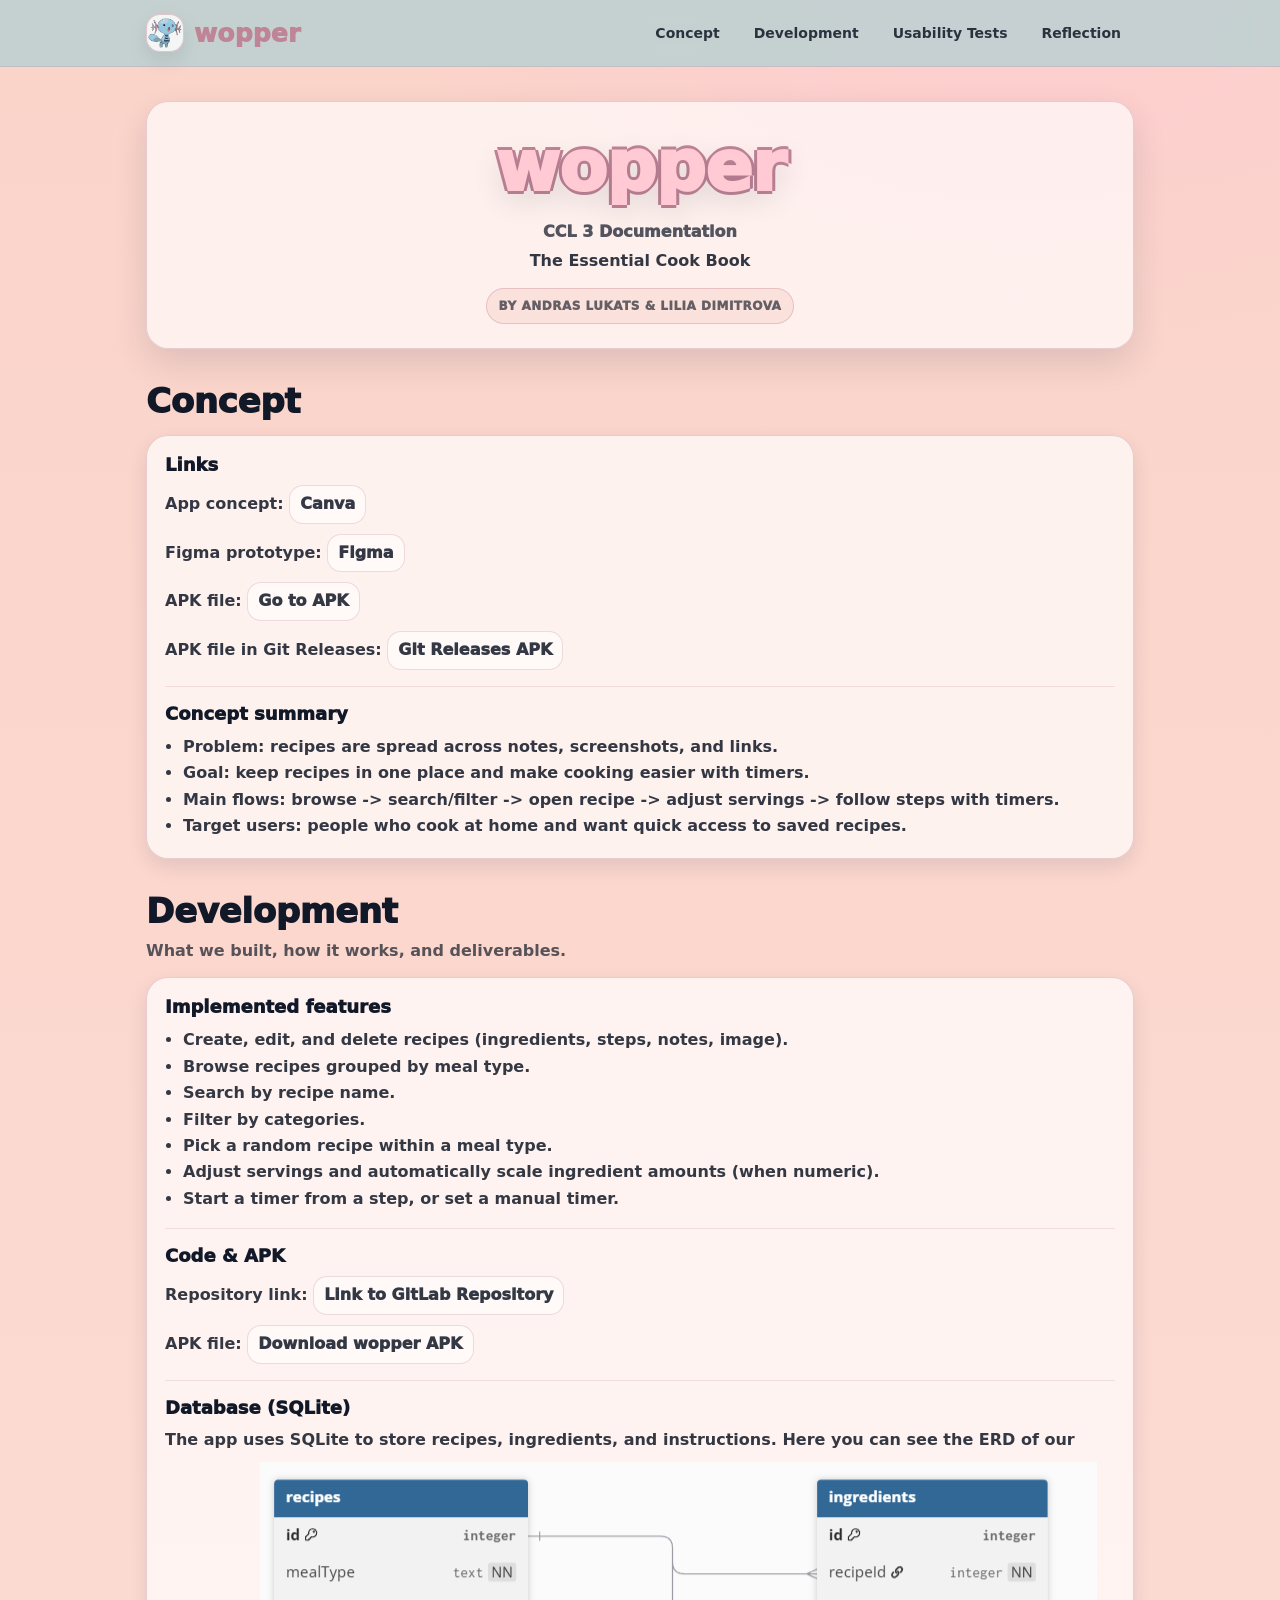
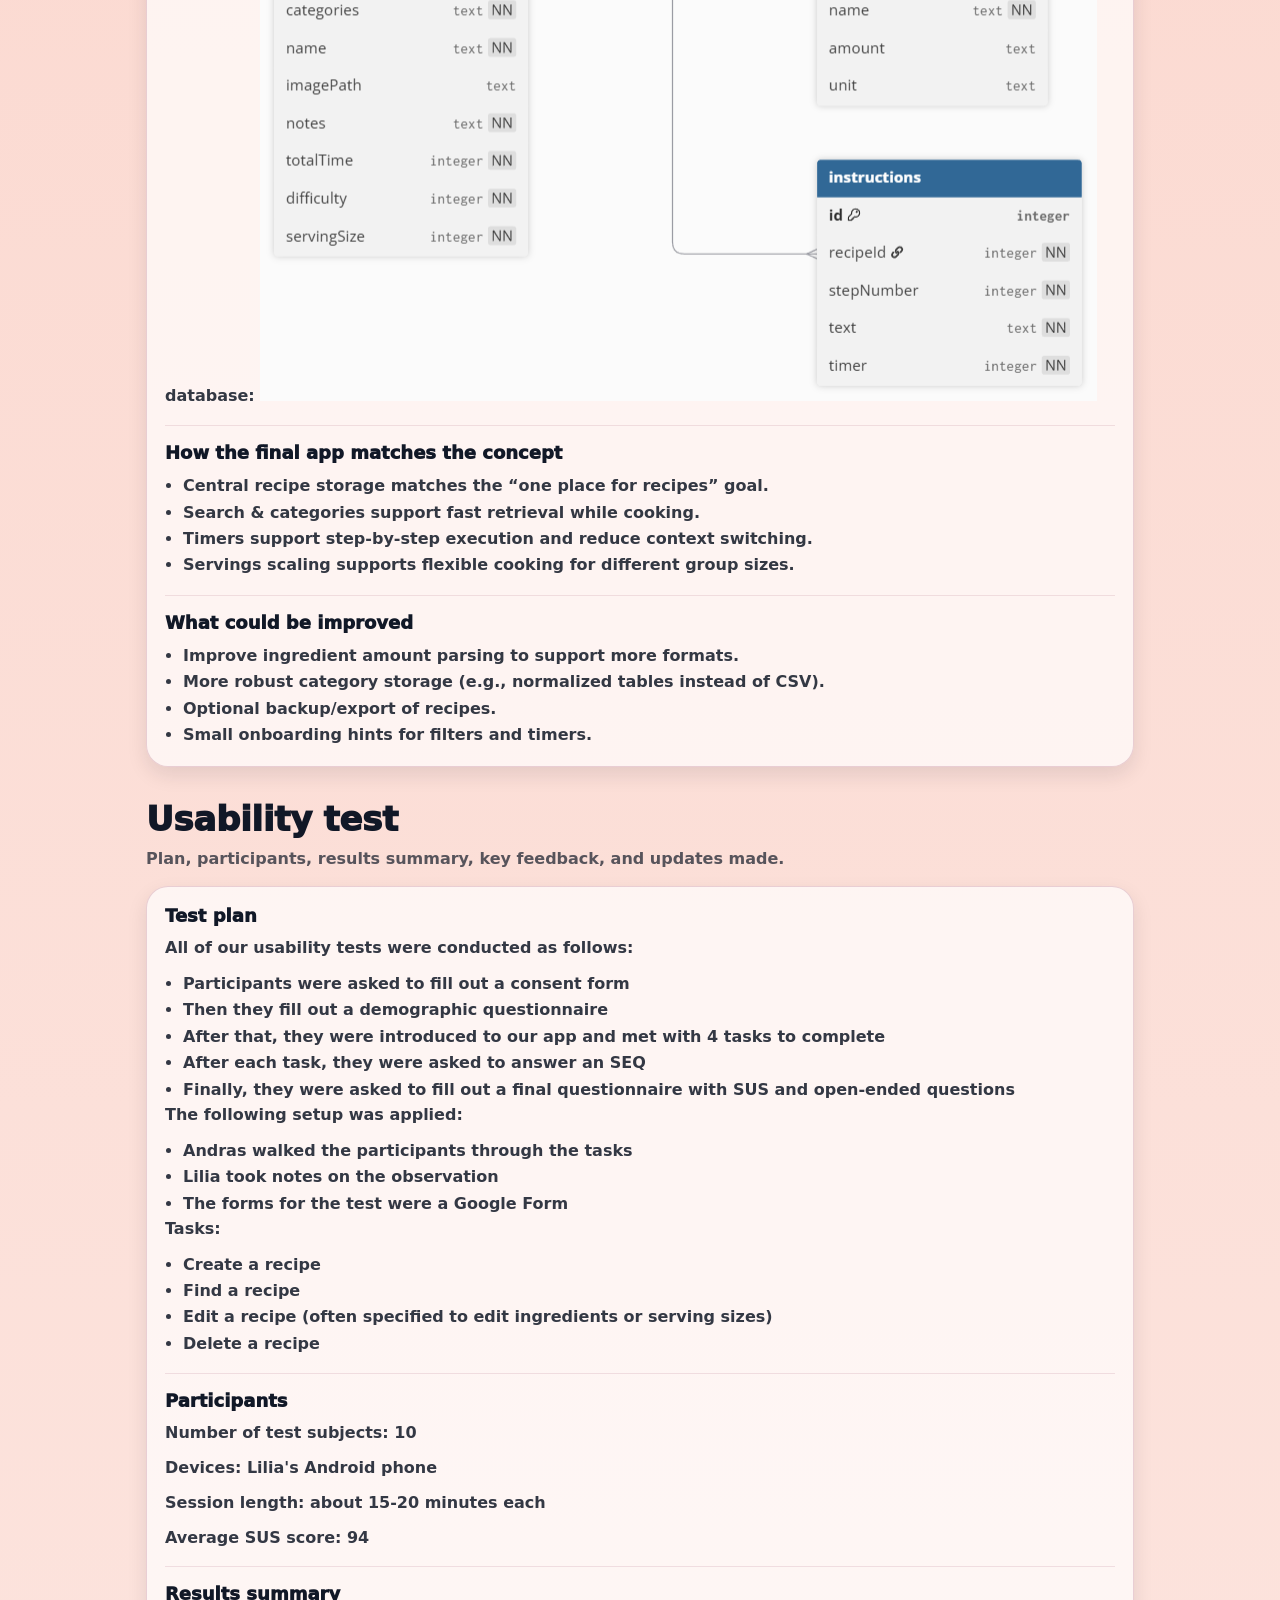
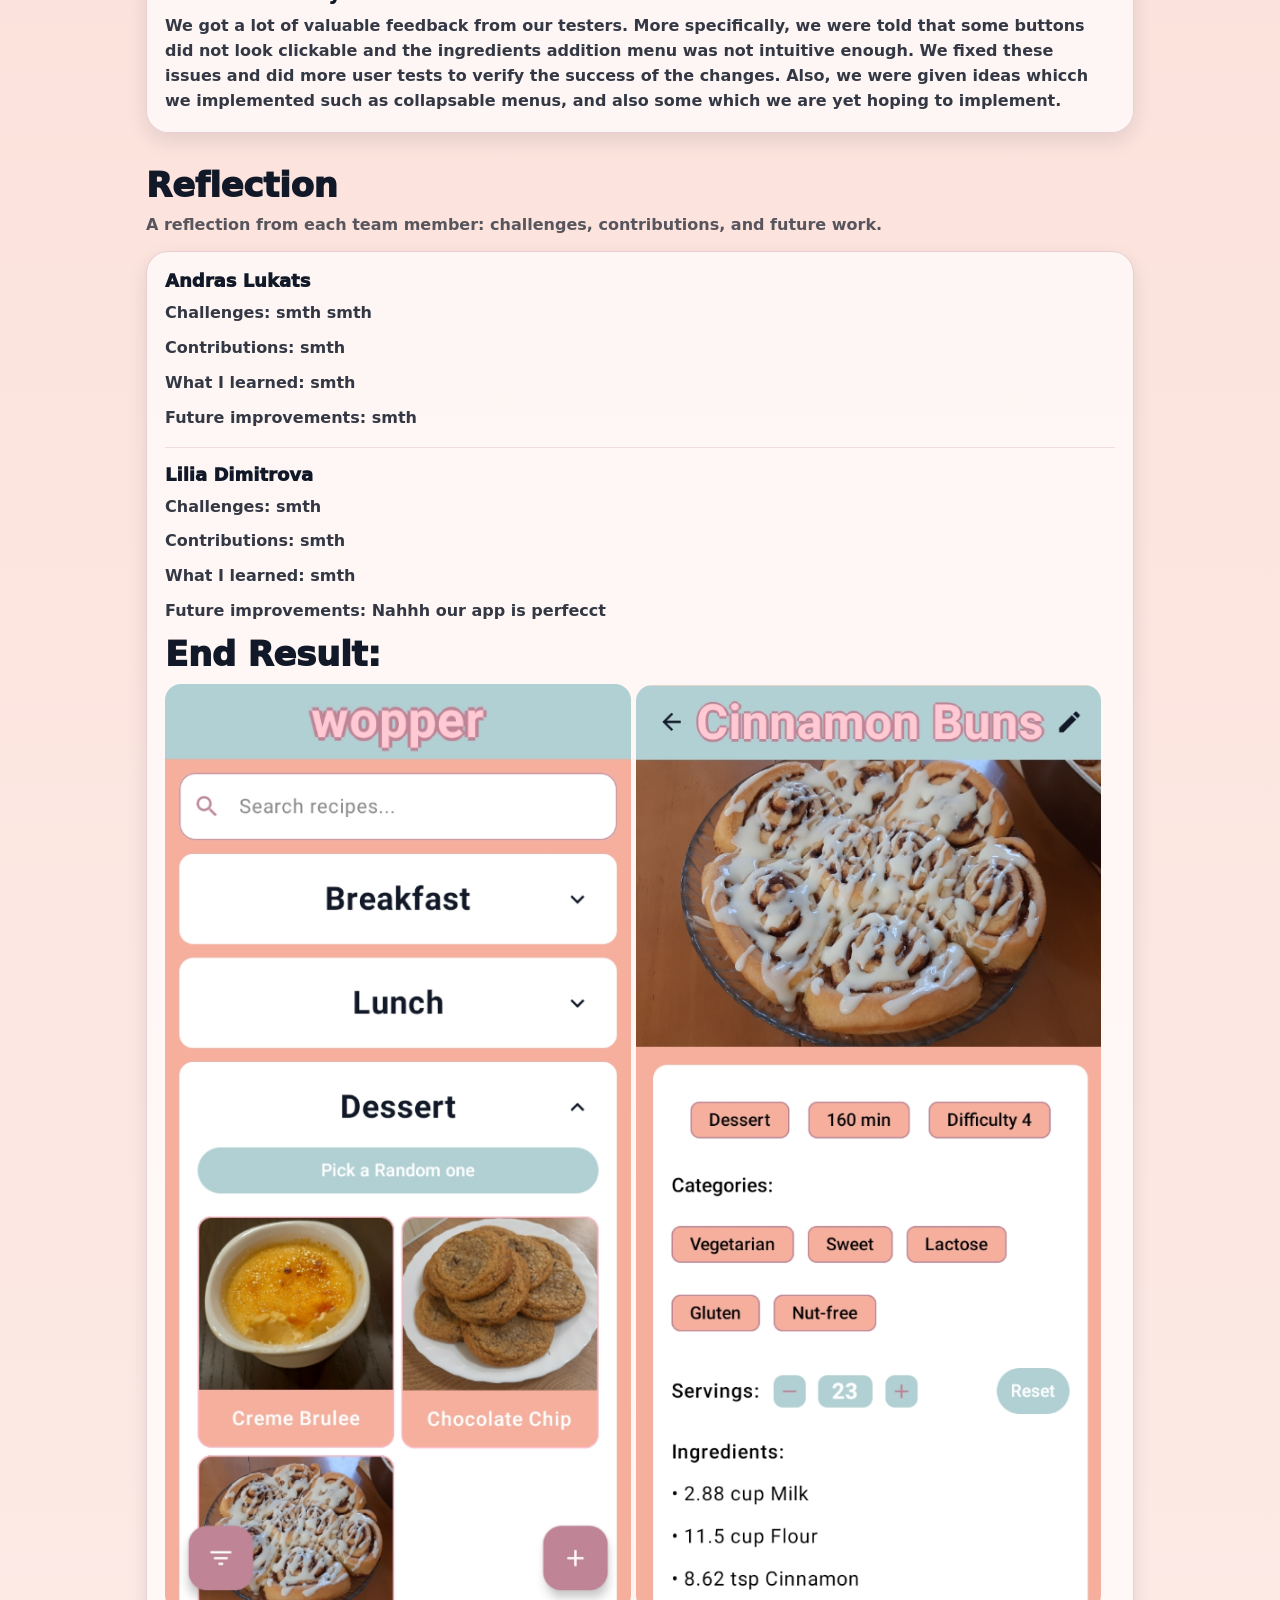
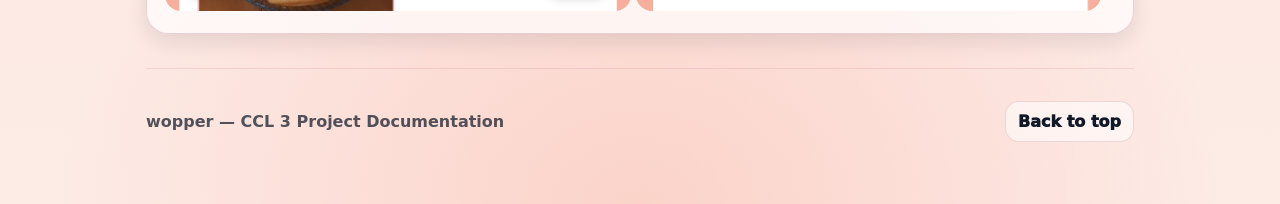
==== commit f5f2c6d9: "pls workkkkk" ====
--- a/pages/index.html
+++ b/pages/index.html
@@ -227,7 +227,7 @@
           <p class="card__text"><b>What I learned:</b> smth</p>
           <p class="card__text"><b>Future improvements:</b> Nahhh our app is perfecct</p>
 
-                    <h2 class="section__title">End Result</h2>
+                    <h2 class="section__title">End Result:</h2>
                     <div>
           <img src="images/Screenshot 2026-01-23 011710.png" alt="Final App Screenshots" style="max-width: 49%; height: auto; margin-top: 10px; border-radius: 1em;" />
           <img src="images/Screenshot 2026-01-23 012039.png" alt="Final App Screenshots 2" style="max-width: 49%; height: auto; margin-top: 10px; border-radius: 1em;" />
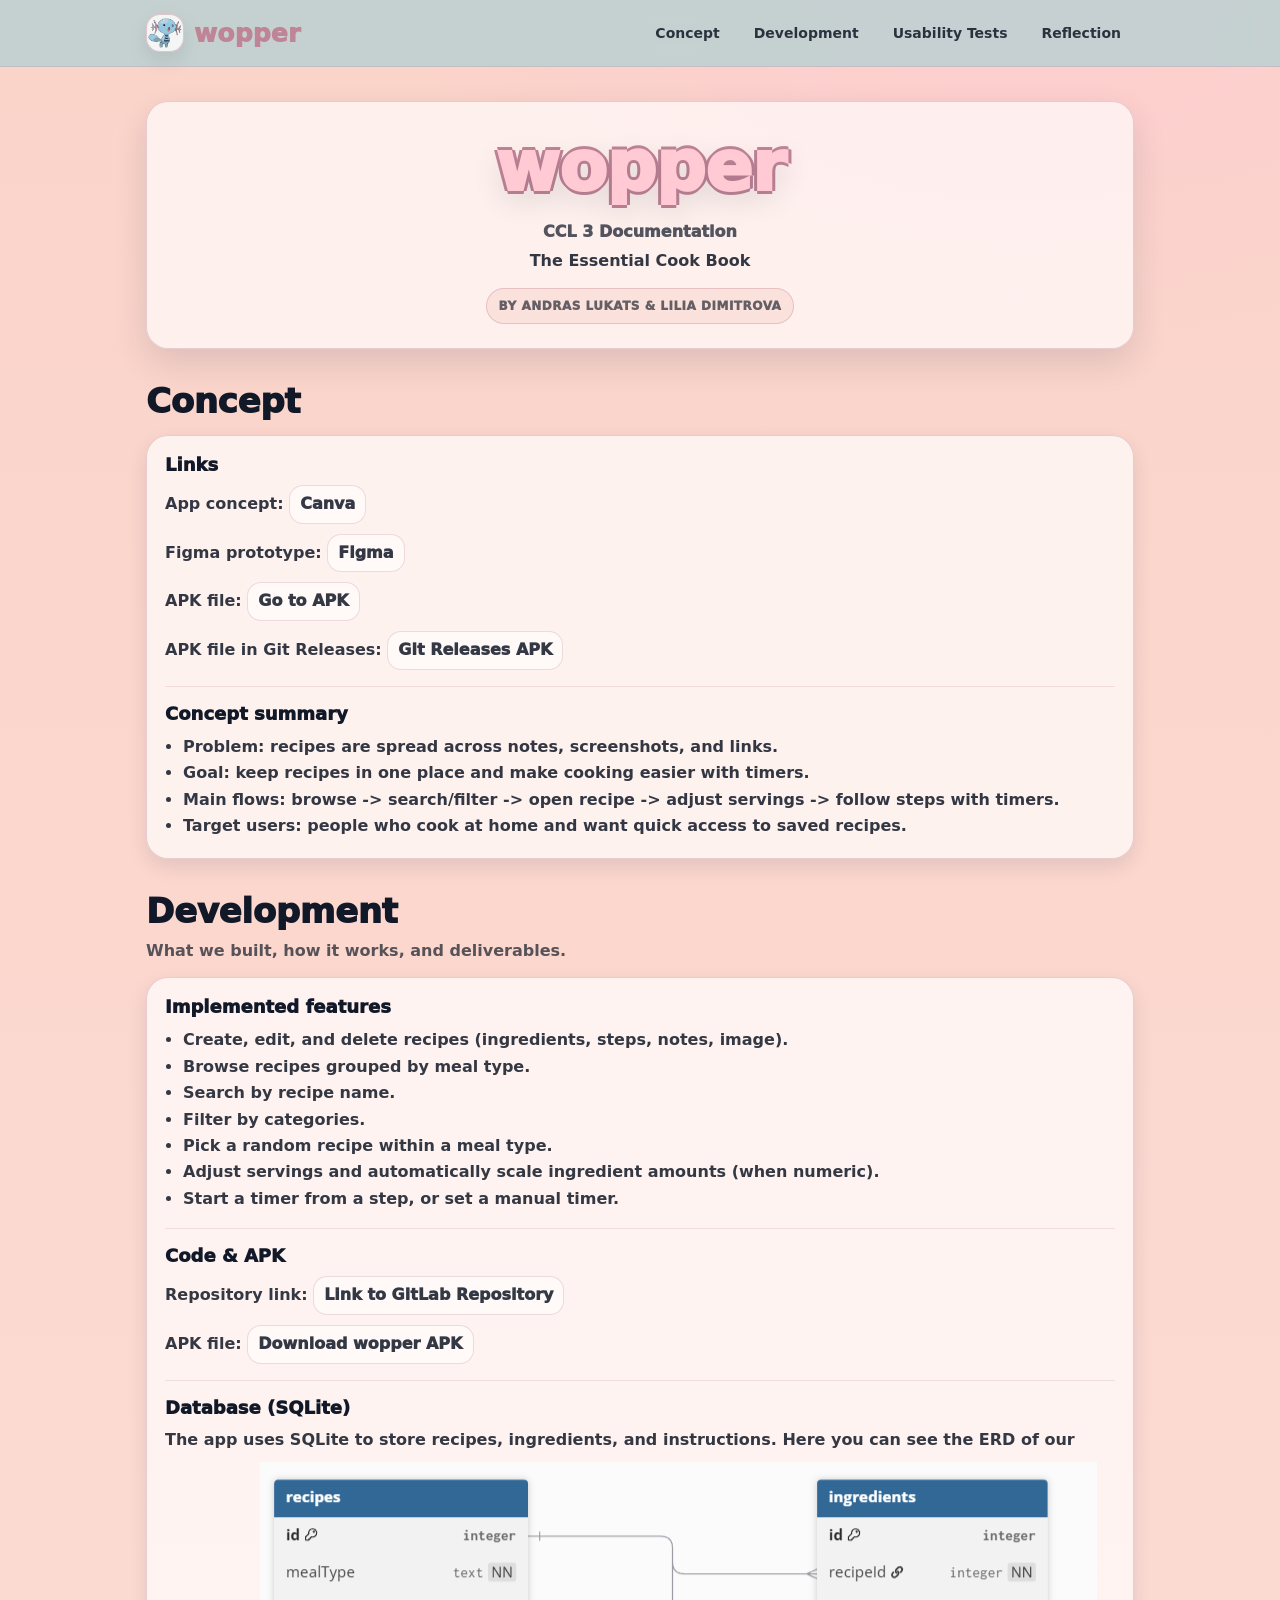
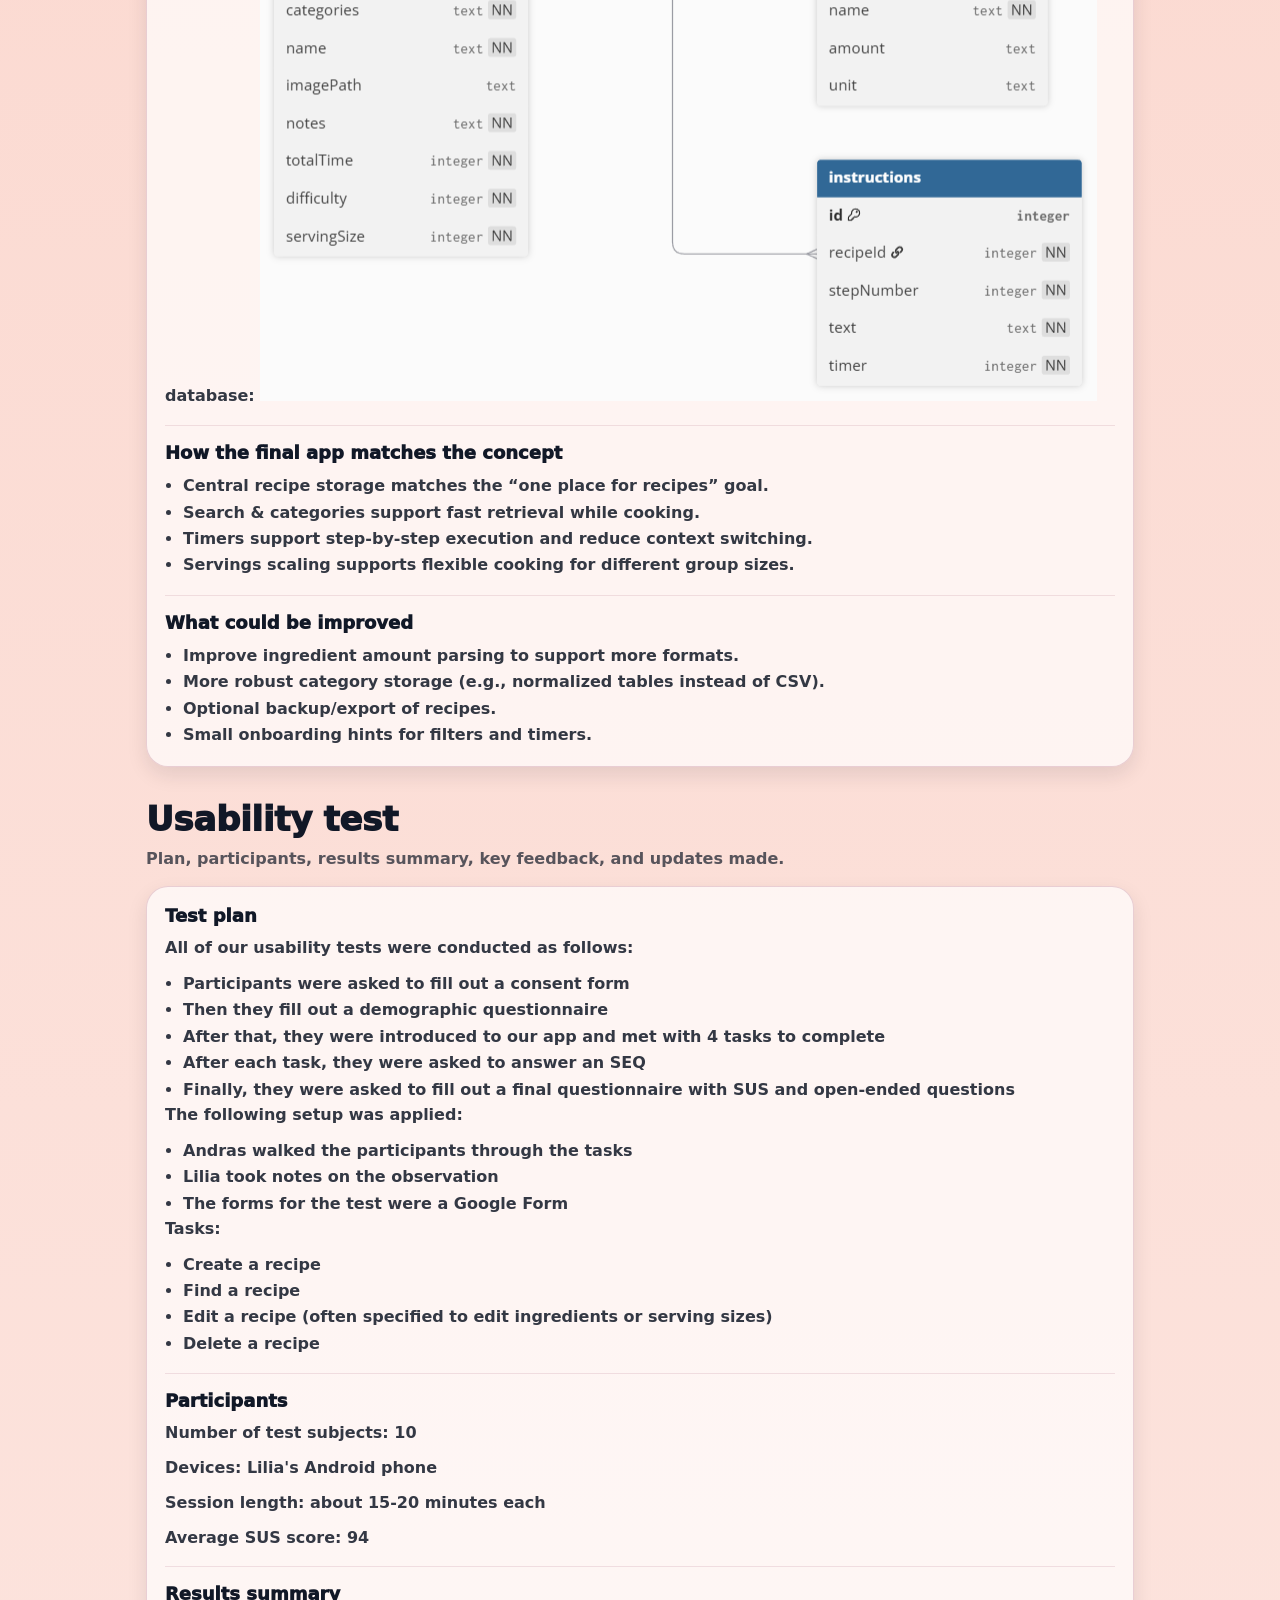
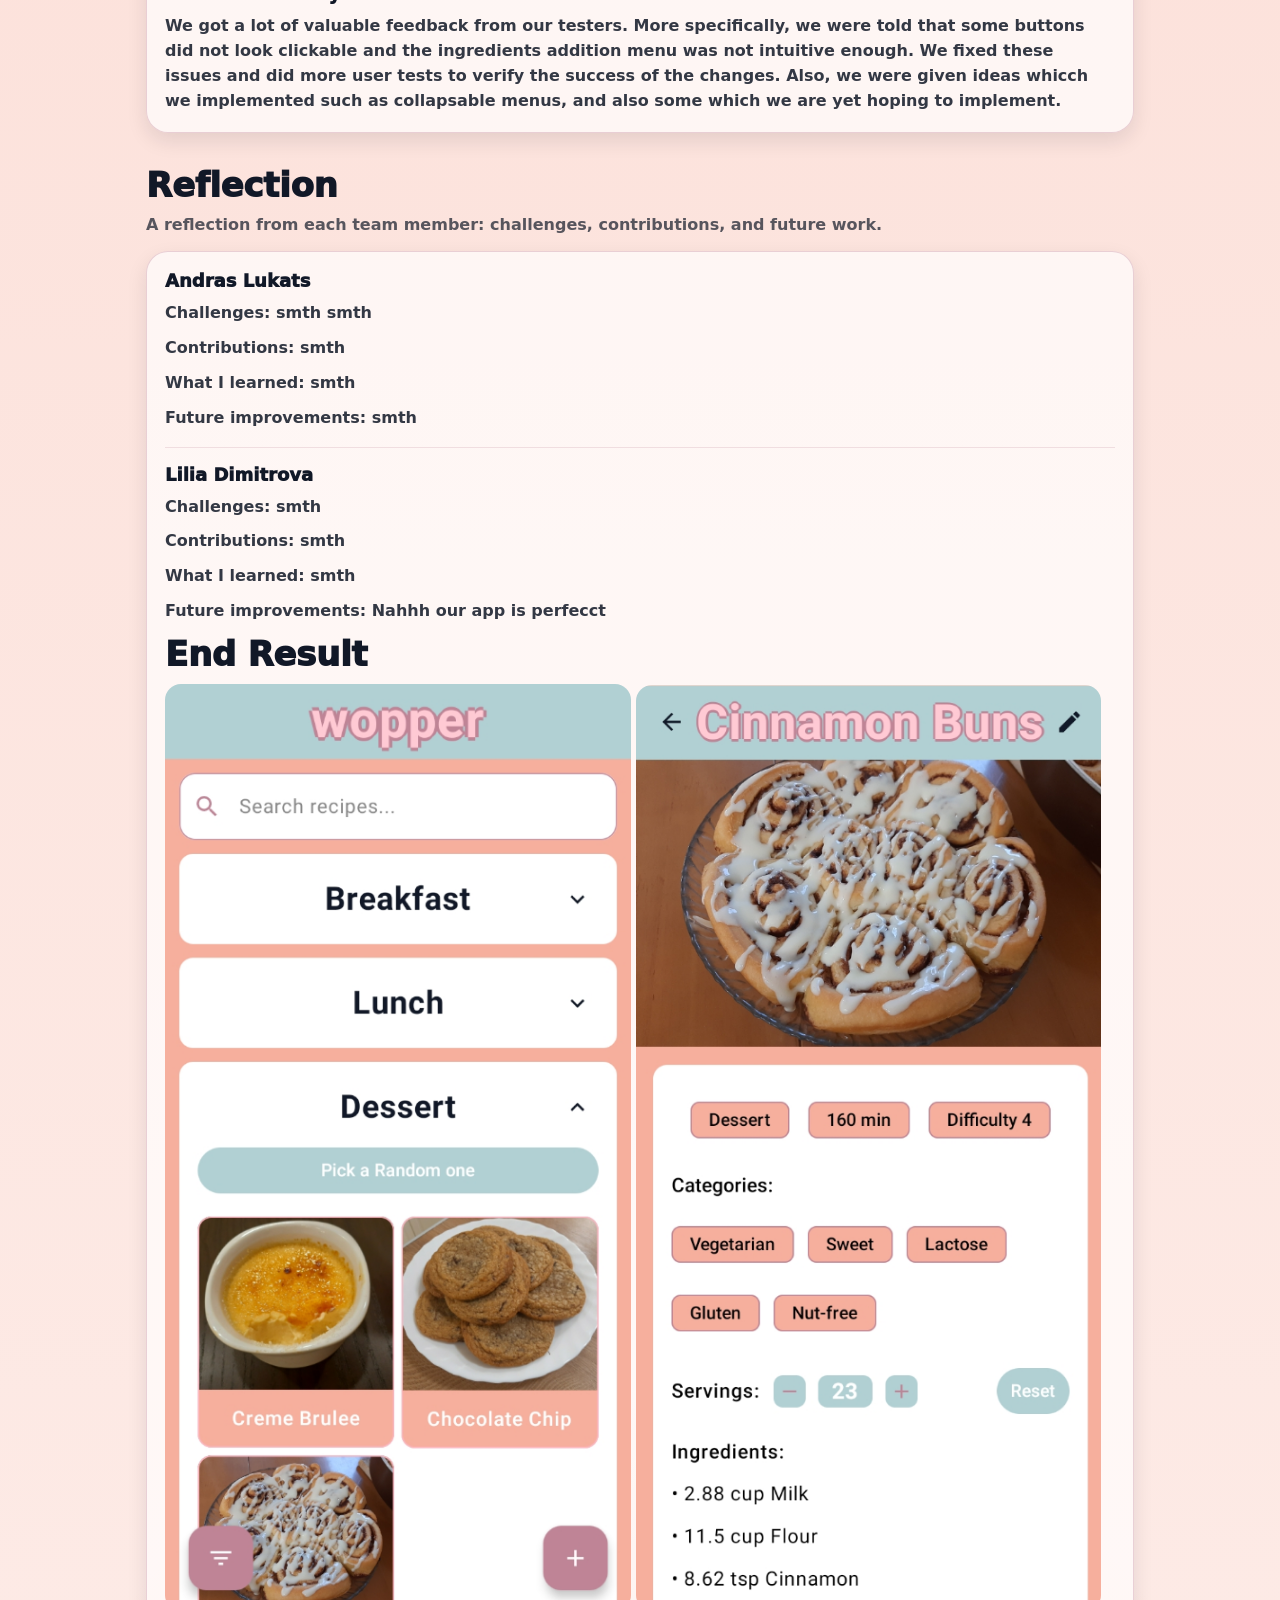
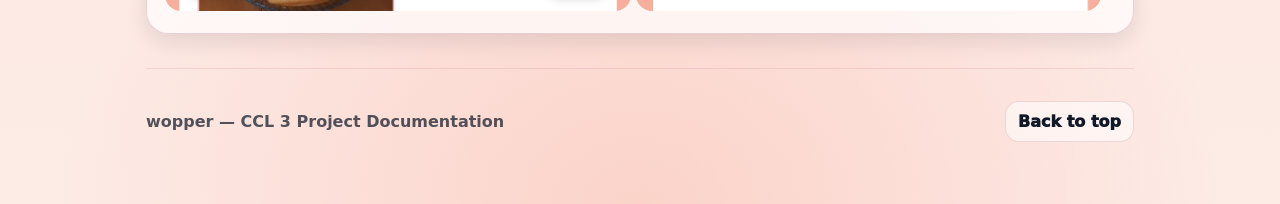
==== commit c9fdeadb: "i give up" ====
--- a/pages/index.html
+++ b/pages/index.html
@@ -227,7 +227,7 @@
           <p class="card__text"><b>What I learned:</b> smth</p>
           <p class="card__text"><b>Future improvements:</b> Nahhh our app is perfecct</p>
 
-                    <h2 class="section__title">End Result:</h2>
+                    <h2 class="section__title">End Result</h2>
                     <div>
           <img src="images/Screenshot 2026-01-23 011710.png" alt="Final App Screenshots" style="max-width: 49%; height: auto; margin-top: 10px; border-radius: 1em;" />
           <img src="images/Screenshot 2026-01-23 012039.png" alt="Final App Screenshots 2" style="max-width: 49%; height: auto; margin-top: 10px; border-radius: 1em;" />
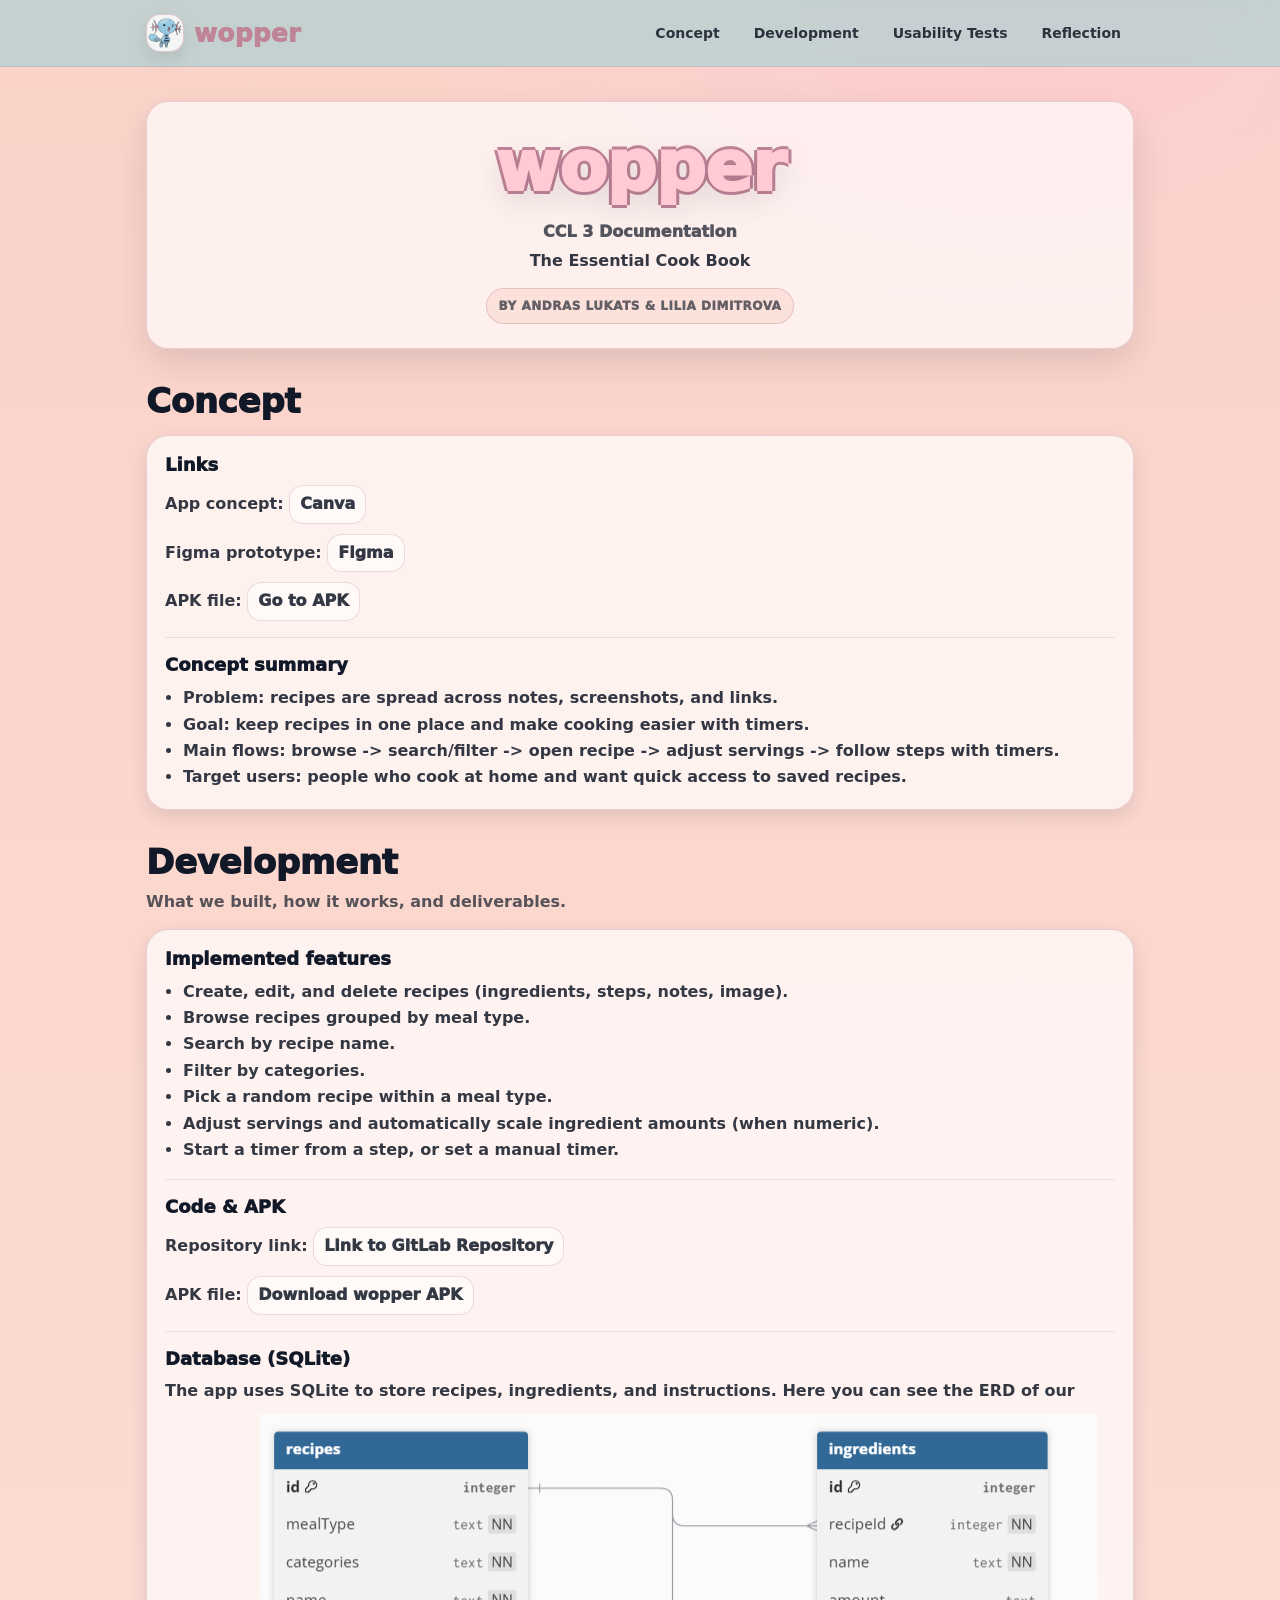
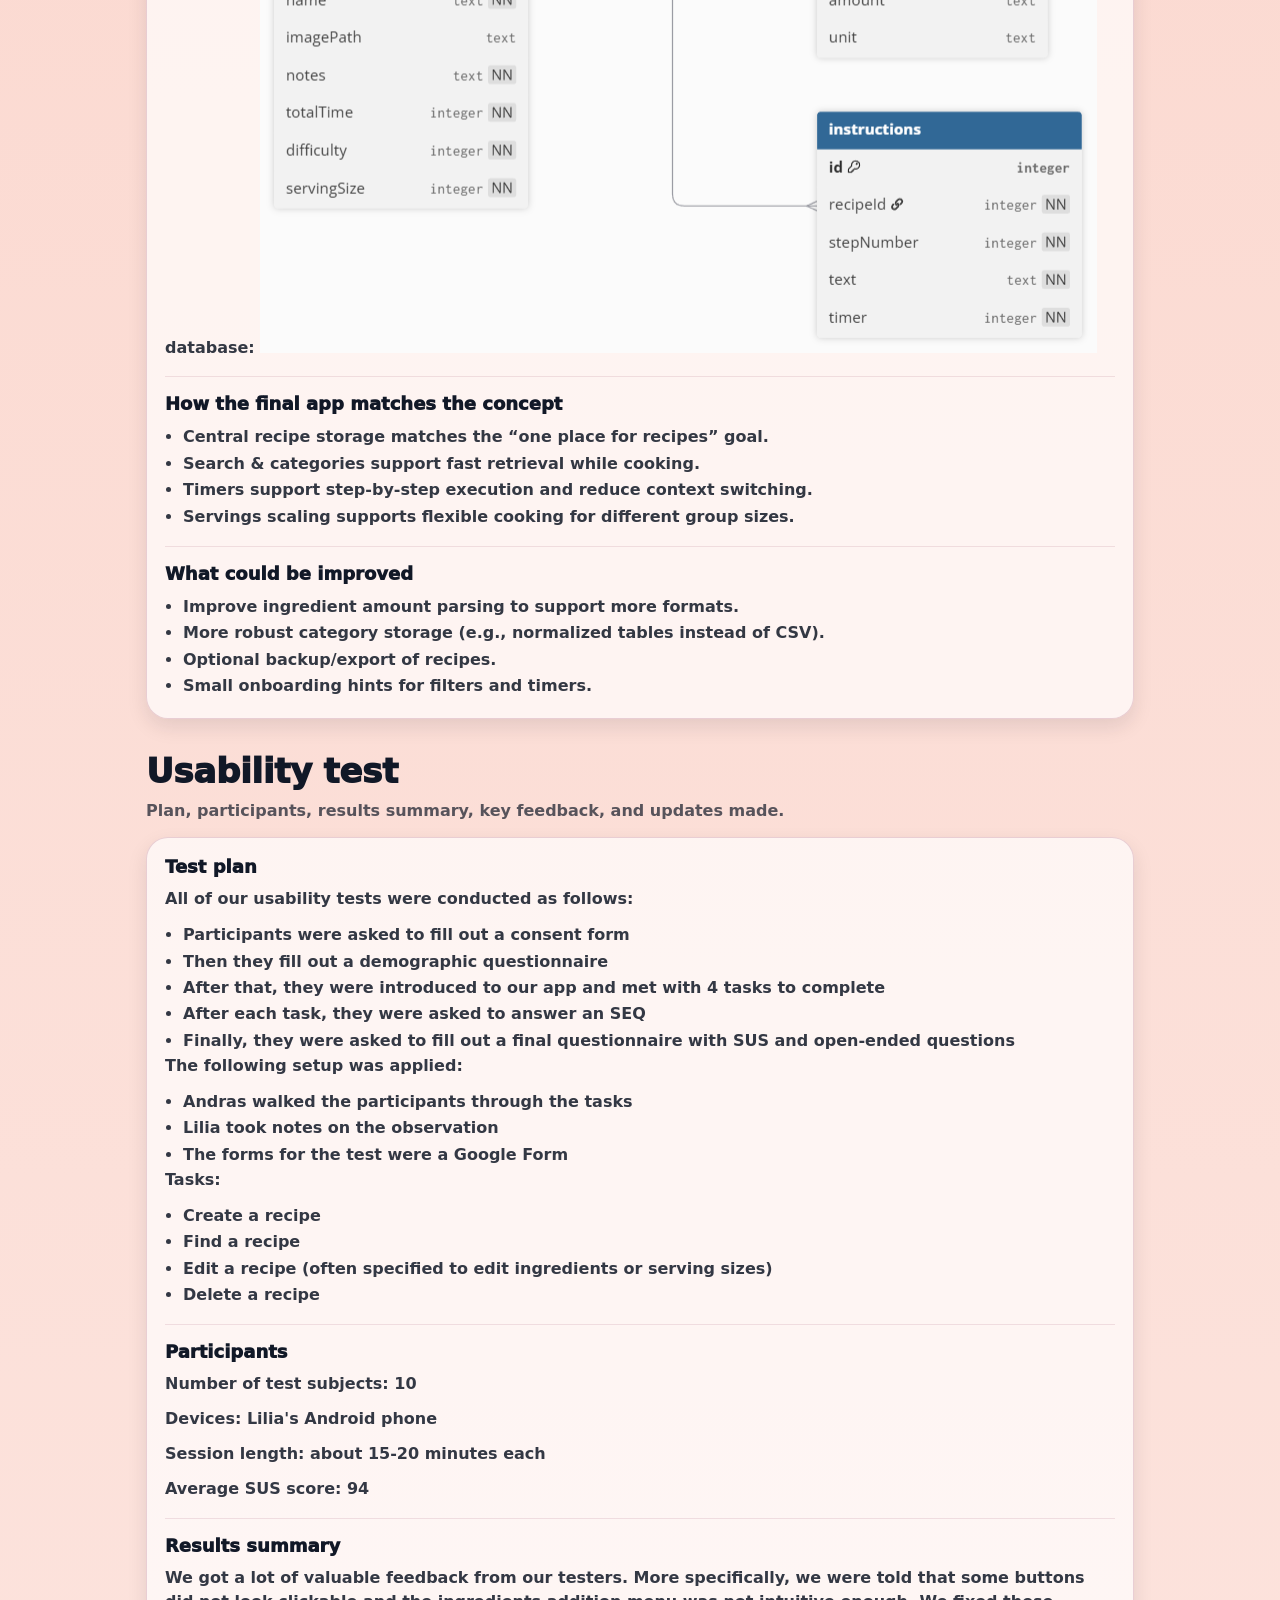
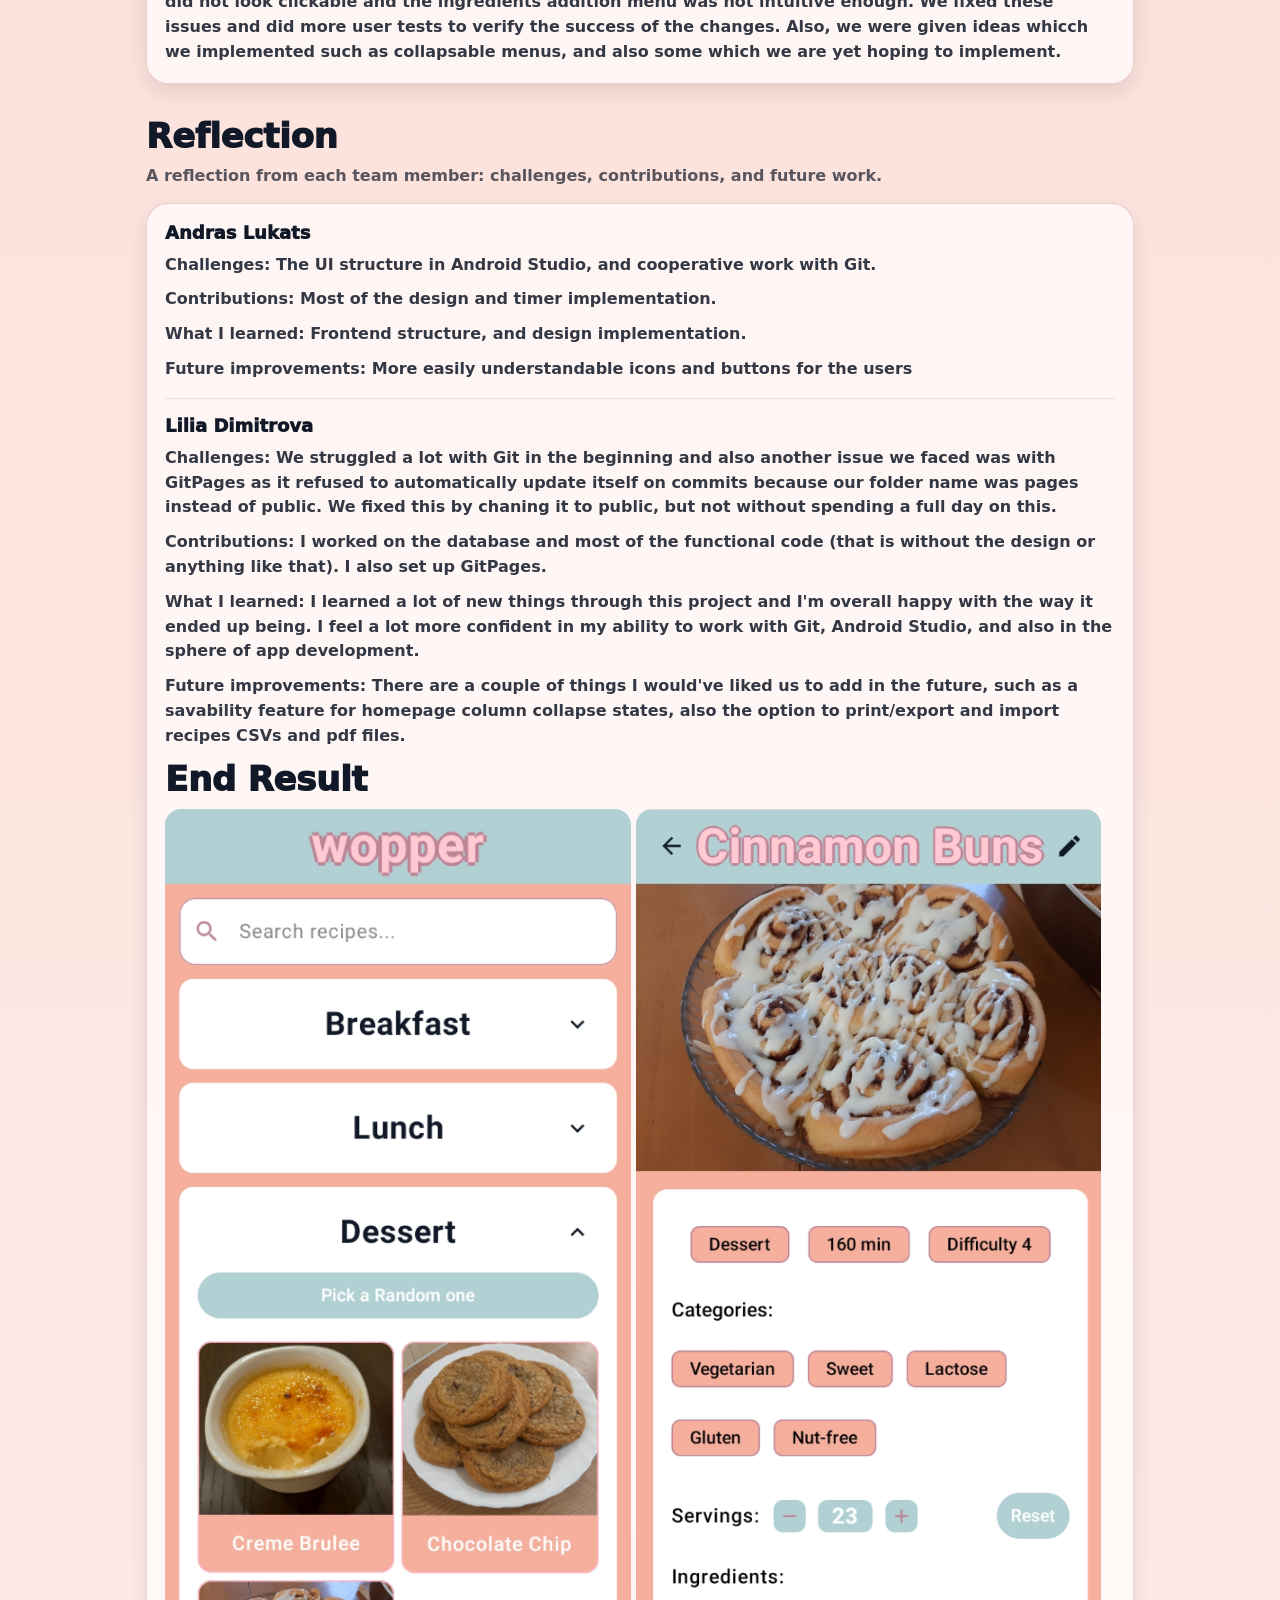
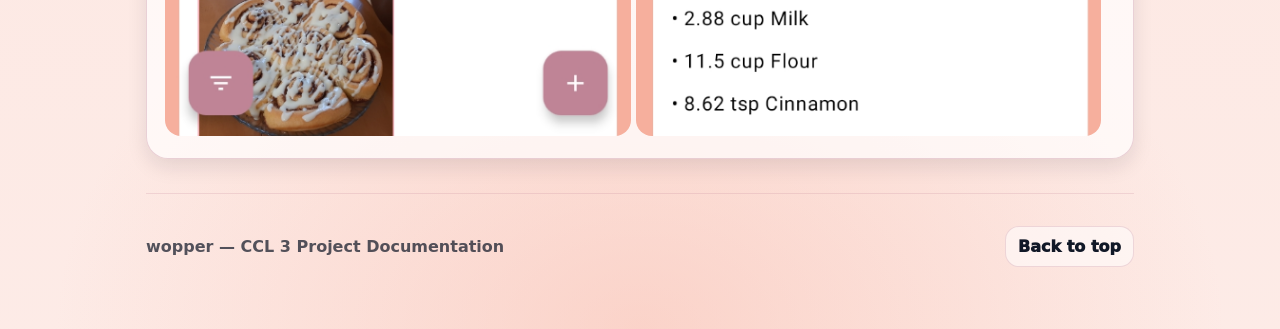
==== commit fee6a849: "added reflection time" ====
--- a/pages/index.html
+++ b/pages/index.html
@@ -69,12 +69,6 @@
             APK file:
             <a class="link" href="https://git.nwt.fhstp.ac.at/cc241072/ccl3-ws2025/-/blob/master/app-debug.apk" target="_blank" rel="noreferrer">Go to APK</a>
           </p>
-                              <p class="card__text">
-            APK file in Git Releases:
-            <a class="link" href="https://git.nwt.fhstp.ac.at/cc241072/ccl3-ws2025/-/releases/v1.0.0" target="_blank" rel="noreferrer">Git Releases APK</a>
-          </p>
-
-
 
           <div class="divider"></div>
 
@@ -214,18 +208,18 @@
 
         <div class="card">
           <h3 class="card__title">Andras Lukats</h3>
-          <p class="card__text"><b>Challenges:</b> smth smth</p>
-          <p class="card__text"><b>Contributions:</b> smth</p>
-          <p class="card__text"><b>What I learned:</b> smth</p>
-          <p class="card__text"><b>Future improvements:</b> smth</p>
+          <p class="card__text"><b>Challenges:</b> The UI structure in Android Studio, and cooperative work with Git.</p>
+          <p class="card__text"><b>Contributions:</b> Most of the design and timer implementation.</p>
+          <p class="card__text"><b>What I learned:</b>  Frontend structure, and design implementation.</p>
+          <p class="card__text"><b>Future improvements:</b> More easily understandable icons and buttons for the users</p>
 
           <div class="divider"></div>
 
           <h3 class="card__title">Lilia Dimitrova</h3>
-          <p class="card__text"><b>Challenges:</b> smth</p>
-          <p class="card__text"><b>Contributions:</b> smth</p>
-          <p class="card__text"><b>What I learned:</b> smth</p>
-          <p class="card__text"><b>Future improvements:</b> Nahhh our app is perfecct</p>
+          <p class="card__text"><b>Challenges:</b> We struggled a lot with Git in the beginning and also another issue we faced was with GitPages as it refused to automatically update itself on commits because our folder name was pages instead of public. We fixed this by chaning it to public, but not without spending a full day on this.</p>
+          <p class="card__text"><b>Contributions:</b> I worked on the database and most of the functional code (that is without the design or anything like that). I also set up GitPages.</p>
+          <p class="card__text"><b>What I learned:</b> I learned a lot of new things through this project and I'm overall happy with the way it ended up being. I feel a lot more confident in my ability to work with Git, Android Studio, and also in the sphere of app development.</p>
+          <p class="card__text"><b>Future improvements:</b> There are a couple of things I would've liked us to add in the future, such as a savability feature for homepage column collapse states, also the option to print/export and import recipes CSVs and pdf files.</p>
 
                     <h2 class="section__title">End Result</h2>
                     <div>
